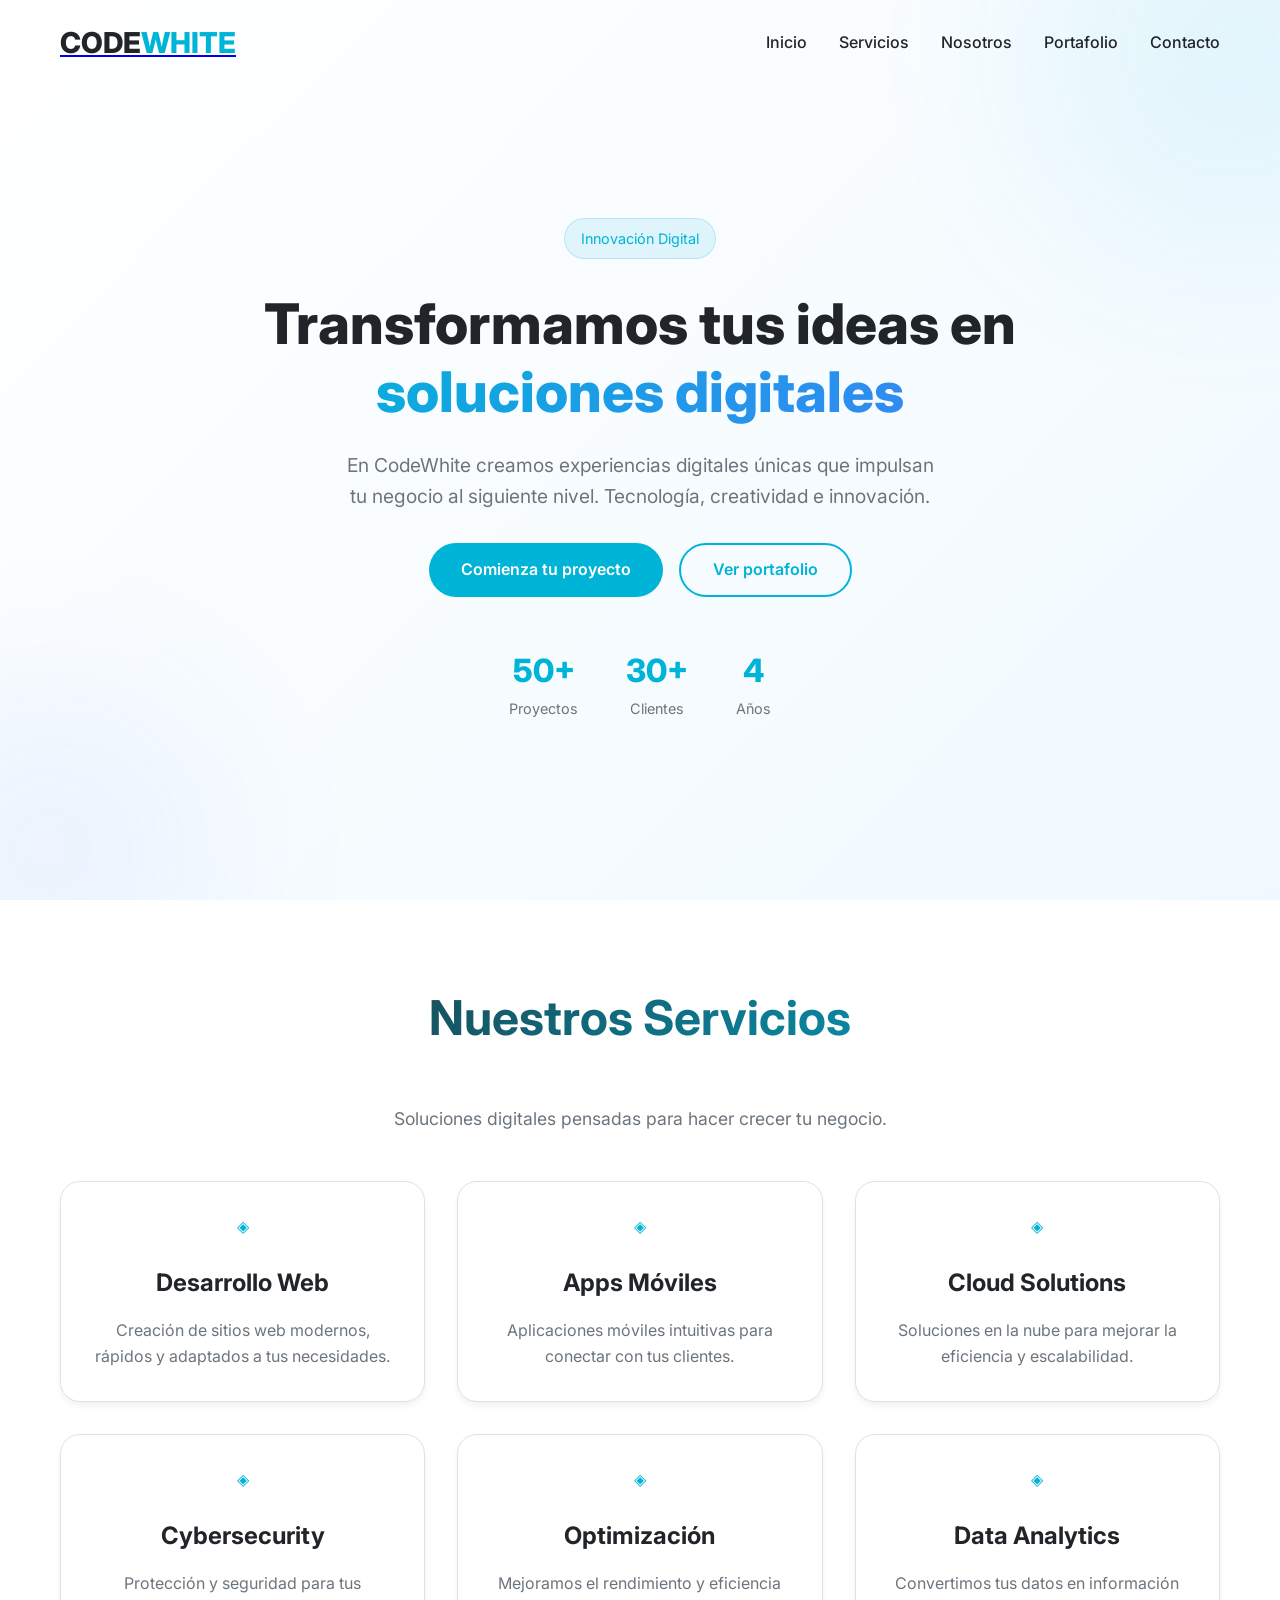
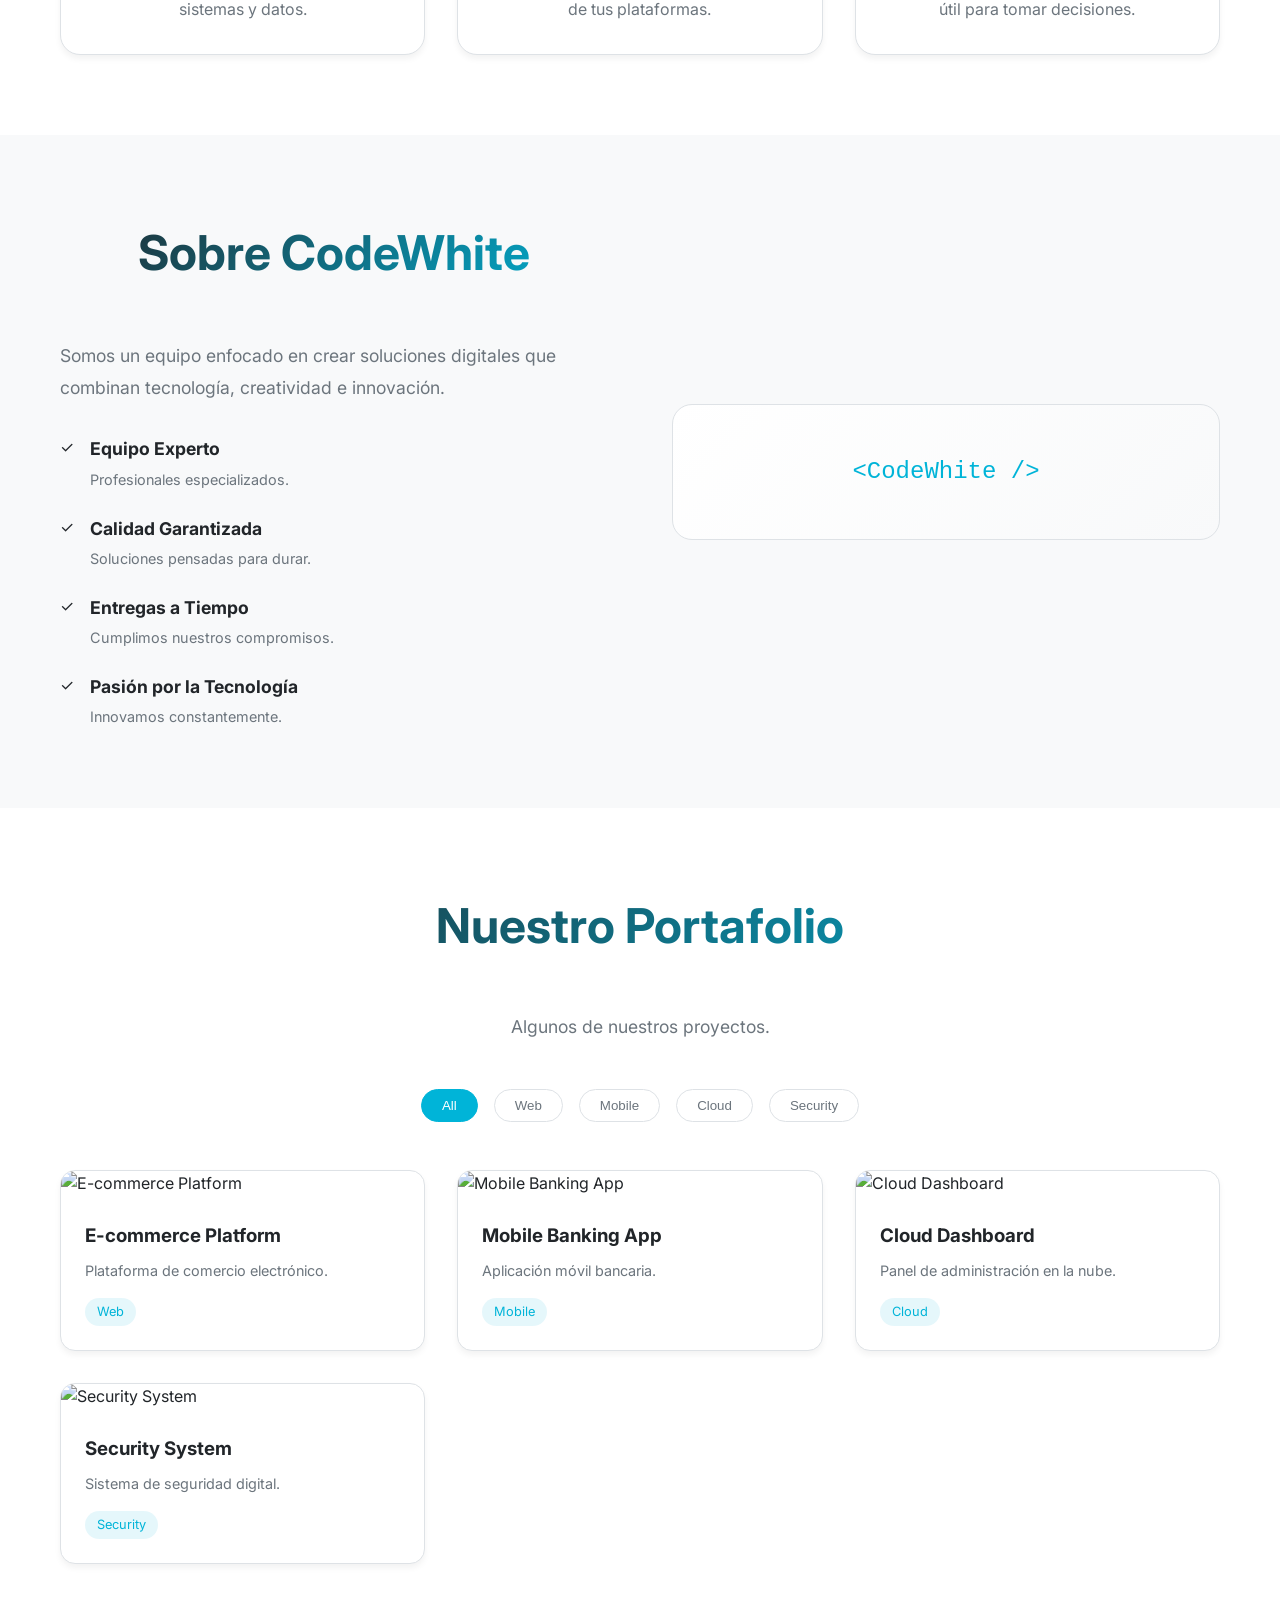
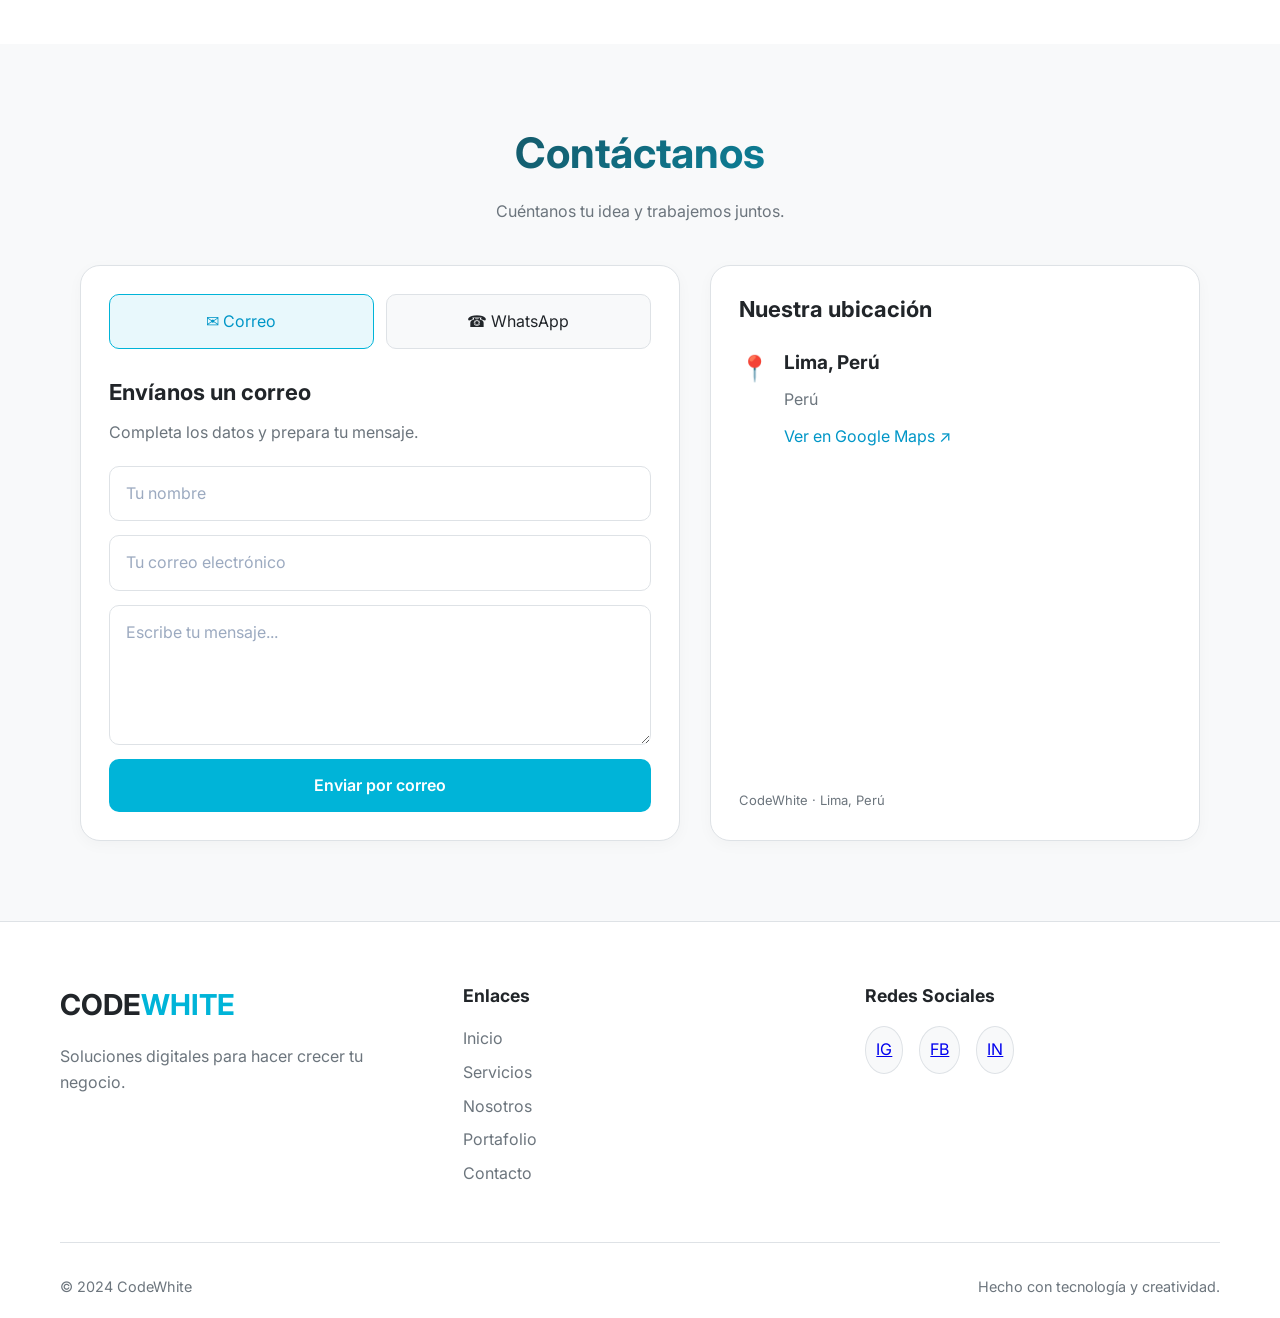
==== pag2.html @ 17e1d958 "xd" ====
<!DOCTYPE html>
<html lang="es">
<head>
    <meta charset="UTF-8">
    <meta name="viewport" content="width=device-width, initial-scale=1.0">
    <link rel="stylesheet" href="style2.css">
    <title>CodeWhite</title>
</head>
<body>

<div class="app">

<header class="header">
    <div class="header-container">
        <a href="#home" class="logo">
            <span class="logo-text">CODE</span><span class="logo-highlight">WHITE</span>
        </a>

        <nav class="nav-menu">
            <a href="#home">Inicio</a>
            <a href="#services">Servicios</a>
            <a href="#about">Nosotros</a>
            <a href="#portfolio">Portafolio</a>
            <a href="#contact">Contacto</a>
        </nav>

        <button class="menu-toggle" aria-label="Abrir menú">☰</button>
    </div>
</header>

<main>
<section id="home" class="hero">
    <div class="hero-background">
        <div class="gradient-orb orb-1"></div>
        <div class="gradient-orb orb-2"></div>
    </div>

    <div class="hero-content">
        <div class="hero-badge">Innovación Digital</div>

        <h1 class="hero-title">
            Transformamos tus ideas en
            <span class="gradient-text">soluciones digitales</span>
        </h1>

        <p class="hero-subtitle">
            En CodeWhite creamos experiencias digitales únicas que impulsan tu negocio
            al siguiente nivel. Tecnología, creatividad e innovación.
        </p>

        <div class="hero-buttons">
            <a href="#contact" class="btn-primary">Comienza tu proyecto</a>
            <a href="#portfolio" class="btn-secondary">Ver portafolio</a>
        </div>

        <div class="hero-stats">
            <div class="stat">
                <span class="stat-number">50+</span>
                <span class="stat-label">Proyectos</span>
            </div>
            <div class="stat">
                <span class="stat-number">30+</span>
                <span class="stat-label">Clientes</span>
            </div>
            <div class="stat">
                <span class="stat-number">4</span>
                <span class="stat-label">Años</span>
            </div>
        </div>
    </div>
</section>

<section id="services" class="services">
    <div class="container">
        <h2 class="section-title">Nuestros Servicios</h2>
        <p class="services-subtitle">Soluciones digitales pensadas para hacer crecer tu negocio.</p>

        <div class="services-grid">
            <article class="service-card"><div class="service-icon">◈</div><h3>Desarrollo Web</h3><p>Creación de sitios web modernos, rápidos y adaptados a tus necesidades.</p></article>
            <article class="service-card"><div class="service-icon">◈</div><h3>Apps Móviles</h3><p>Aplicaciones móviles intuitivas para conectar con tus clientes.</p></article>
            <article class="service-card"><div class="service-icon">◈</div><h3>Cloud Solutions</h3><p>Soluciones en la nube para mejorar la eficiencia y escalabilidad.</p></article>
            <article class="service-card"><div class="service-icon">◈</div><h3>Cybersecurity</h3><p>Protección y seguridad para tus sistemas y datos.</p></article>
            <article class="service-card"><div class="service-icon">◈</div><h3>Optimización</h3><p>Mejoramos el rendimiento y eficiencia de tus plataformas.</p></article>
            <article class="service-card"><div class="service-icon">◈</div><h3>Data Analytics</h3><p>Convertimos tus datos en información útil para tomar decisiones.</p></article>
        </div>
    </div>
</section>

<section id="about" class="about">
    <div class="container about-content">
        <div>
            <h2 class="section-title">Sobre CodeWhite</h2>
            <p class="about-description">
                Somos un equipo enfocado en crear soluciones digitales que combinan
                tecnología, creatividad e innovación.
            </p>

            <div class="features">
                <div class="feature"><span>✓</span><div><h4>Equipo Experto</h4><p>Profesionales especializados.</p></div></div>
                <div class="feature"><span>✓</span><div><h4>Calidad Garantizada</h4><p>Soluciones pensadas para durar.</p></div></div>
                <div class="feature"><span>✓</span><div><h4>Entregas a Tiempo</h4><p>Cumplimos nuestros compromisos.</p></div></div>
                <div class="feature"><span>✓</span><div><h4>Pasión por la Tecnología</h4><p>Innovamos constantemente.</p></div></div>
            </div>
        </div>

        <div class="image-placeholder">
            <div class="code-animation">&lt;CodeWhite /&gt;</div>
        </div>
    </div>
</section>

<section id="portfolio" class="portfolio">
    <div class="container">
        <h2 class="section-title">Nuestro Portafolio</h2>
        <p class="portfolio-subtitle">Algunos de nuestros proyectos.</p>

        <div class="portfolio-filters">
            <button class="filter-btn active">All</button>
            <button class="filter-btn">Web</button>
            <button class="filter-btn">Mobile</button>
            <button class="filter-btn">Cloud</button>
            <button class="filter-btn">Security</button>
        </div>

        <div class="portfolio-grid">
            <article class="portfolio-card">
                <div class="portfolio-image">
                    <img src="https://images.unsplash.com/photo-1556742049-0cfed4f6a45d?auto=format&fit=crop&w=900&q=80" alt="E-commerce Platform">
                    <div class="portfolio-overlay"><button class="overlay-btn">↗</button></div>
                </div>
                <div class="portfolio-info"><h3>E-commerce Platform</h3><p>Plataforma de comercio electrónico.</p><span class="project-category">Web</span></div>
            </article>

            <article class="portfolio-card">
                <div class="portfolio-image">
                    <img src="https://images.unsplash.com/photo-1551650975-87deedd944c3?auto=format&fit=crop&w=900&q=80" alt="Mobile Banking App">
                    <div class="portfolio-overlay"><button class="overlay-btn">↗</button></div>
                </div>
                <div class="portfolio-info"><h3>Mobile Banking App</h3><p>Aplicación móvil bancaria.</p><span class="project-category">Mobile</span></div>
            </article>

            <article class="portfolio-card">
                <div class="portfolio-image">
                    <img src="https://images.unsplash.com/photo-1451187580459-43490279c0fa?auto=format&fit=crop&w=900&q=80" alt="Cloud Dashboard">
                    <div class="portfolio-overlay"><button class="overlay-btn">↗</button></div>
                </div>
                <div class="portfolio-info"><h3>Cloud Dashboard</h3><p>Panel de administración en la nube.</p><span class="project-category">Cloud</span></div>
            </article>

            <article class="portfolio-card">
                <div class="portfolio-image">
                    <img src="https://images.unsplash.com/photo-1563013544-824ae1b704d3?auto=format&fit=crop&w=900&q=80" alt="Security System">
                    <div class="portfolio-overlay"><button class="overlay-btn">↗</button></div>
                </div>
                <div class="portfolio-info"><h3>Security System</h3><p>Sistema de seguridad digital.</p><span class="project-category">Security</span></div>
            </article>
        </div>
    </div>
</section>


<!-- SECCIÓN DE CONTACTO -->
<section id="contact" class="contact-section">

    <div class="section-heading">
        <h2 class="section-title">Contáctanos</h2>
        <p>Cuéntanos tu idea y trabajemos juntos.</p>
    </div>

    <div class="contact-layout">

        <!-- FORMULARIOS DE CONTACTO -->
        <div class="contact-switch">

            <div class="contact-options">
                <button
                    type="button"
                    class="contact-option active"
                    id="show-email"
                    aria-pressed="true">
                    ✉ Correo
                </button>

                <button
                    type="button"
                    class="contact-option"
                    id="show-whatsapp"
                    aria-pressed="false">
                    ☎ WhatsApp
                </button>
            </div>

            <!-- FORMULARIO DE CORREO -->
            <div class="contact-panel" id="email-panel">
                <h3>Envíanos un correo</h3>
                <p>Completa los datos y prepara tu mensaje.</p>

                <form id="email-form">
                    <input
                        type="text"
                        id="email-name"
                        placeholder="Tu nombre"
                        autocomplete="name"
                        required>

                    <input
                        type="email"
                        id="email-address"
                        placeholder="Tu correo electrónico"
                        autocomplete="email"
                        required>

                    <textarea
                        id="email-message"
                        placeholder="Escribe tu mensaje..."
                        required></textarea>

                    <button type="submit" class="contact-submit">
                        Enviar por correo
                    </button>
                </form>
            </div>

            <!-- FORMULARIO DE WHATSAPP -->
            <div class="contact-panel" id="whatsapp-panel" hidden>
                <h3>Hablemos por WhatsApp</h3>
                <p>Escríbenos directamente para consultar nuestros servicios.</p>

                <form id="whatsapp-form">
                    <input
                        type="text"
                        id="whatsapp-name"
                        placeholder="Tu nombre"
                        autocomplete="name">

                    <textarea
                        id="whatsapp-message"
                        placeholder="¿En qué podemos ayudarte?"></textarea>

                    <button type="submit"
                        class="contact-submit whatsapp-submit">
                        Continuar a WhatsApp
                    </button>
                </form>
            </div>

        </div>

        <!-- INFORMACIÓN DE UBICACIÓN -->
        <div class="contact-location">
            <h3>Nuestra ubicación</h3>

            <div class="location-info">
                <span class="location-icon">📍</span>

                <div>
                    <h4>Lima, Perú</h4>
                    <p>Perú</p>

                    <a
                        href="https://www.google.com/maps/search/?api=1&query=Lima%2C%20Per%C3%BA"
                        target="_blank"
                        rel="noopener noreferrer">
                        Ver en Google Maps ↗
                    </a>
                </div>
            </div>

            <iframe
                class="location-map"
                src="https://maps.google.com/maps?q=Lima%2C%20Per%C3%BA&z=12&output=embed"
                title="Mapa de Lima, Perú"
                loading="lazy"
                referrerpolicy="no-referrer-when-downgrade"
                allowfullscreen>
            </iframe>

            <p class="contact-note">CodeWhite · Lima, Perú</p>
        </div>

    </div>
</section>

<script>
    // Botones para cambiar entre correo y WhatsApp
    const emailOption = document.getElementById("show-email");
    const whatsappOption = document.getElementById("show-whatsapp");

    const emailPanel = document.getElementById("email-panel");
    const whatsappPanel = document.getElementById("whatsapp-panel");

    function showContact(type) {
        const showEmail = type === "email";

        emailPanel.hidden = !showEmail;
        whatsappPanel.hidden = showEmail;

        emailOption.classList.toggle("active", showEmail);
        whatsappOption.classList.toggle("active", !showEmail);

        emailOption.setAttribute("aria-pressed", String(showEmail));
        whatsappOption.setAttribute("aria-pressed", String(!showEmail));
    }

    emailOption.addEventListener("click", () => showContact("email"));
    whatsappOption.addEventListener("click", () => showContact("whatsapp"));

    // IMPORTANTE: reemplaza estos datos por los reales
    const DESTINO_CORREO = "TU_CORREO@gmail.com";
    const NUMERO_WHATSAPP = "51987654321";

    // Enviar consulta por correo
    document.getElementById("email-form").addEventListener("submit", (event) => {
        event.preventDefault();

        const nombre = document.getElementById("email-name").value.trim();
        const correo = document.getElementById("email-address").value.trim();
        const mensaje = document.getElementById("email-message").value.trim();

        const asunto = encodeURIComponent("Consulta desde CodeWhite");

        const cuerpo = encodeURIComponent(
            `Nombre: ${nombre}\nCorreo: ${correo}\n\nMensaje:\n${mensaje}`
        );

        window.location.href =
            `mailto:${DESTINO_CORREO}?subject=${asunto}&body=${cuerpo}`;
    });

    // Enviar consulta por WhatsApp
    document.getElementById("whatsapp-form").addEventListener("submit", (event) => {
        event.preventDefault();

        const nombre = document.getElementById("whatsapp-name").value.trim();
        const mensaje = document.getElementById("whatsapp-message").value.trim();

        const texto = encodeURIComponent(
            `Hola CodeWhite, soy ${nombre || "un cliente"}.\n\n` +
            `${mensaje || "Quisiera información sobre sus servicios."}`
        );

        window.open(
            `https://wa.me/${NUMERO_WHATSAPP}?text=${texto}`,
            "_blank",
            "noopener,noreferrer"
        );
    });
</script>

</main>

<footer class="footer">
    <div class="container">
        <div class="footer-content">
            <div class="footer-brand">
                <h2>CODE<span class="highlight">WHITE</span></h2>
                <p>Soluciones digitales para hacer crecer tu negocio.</p>
            </div>

            <div class="footer-links">
                <h4>Enlaces</h4>
                <a href="#home">Inicio</a>
                <a href="#services">Servicios</a>
                <a href="#about">Nosotros</a>
                <a href="#portfolio">Portafolio</a>
                <a href="#contact">Contacto</a>
            </div>

            <div class="footer-social">
                <h4>Redes Sociales</h4>
                <div class="social-icons">
                    <a href="#" aria-label="Instagram">IG</a>
                    <a href="#" aria-label="Facebook">FB</a>
                    <a href="#" aria-label="LinkedIn">IN</a>
                </div>
            </div>
        </div>

        <div class="footer-bottom">
            <p>© 2024 CodeWhite</p>
            <p class="made-with">Hecho con tecnología y creatividad.</p>
        </div>
    </div>
</footer>

</div>

<script>
const header = document.querySelector('.header');
window.addEventListener('scroll', () => {
    header.classList.toggle('scrolled', window.scrollY > 50);
});

const menuToggle = document.querySelector('.menu-toggle');
const navMenu = document.querySelector('.nav-menu');

menuToggle.addEventListener('click', () => {
    navMenu.classList.toggle('active');
});

document.querySelectorAll('.nav-menu a').forEach(link => {
    link.addEventListener('click', () => navMenu.classList.remove('active'));
});
</script>

</body>
</html>
---- style2.css ----
@import "https://fonts.googleapis.com/css2?family=Inter:wght@300;400;500;600;700;800&display=swap";.app {
    background: var(--bg-white);
    width: 100%;
    overflow-x: hidden
}

main {
    width: 100%
}

::-webkit-scrollbar {
    width: 10px;
}

::-webkit-scrollbar-track {
    background: var(--bg-light)
}

::-webkit-scrollbar-thumb {
    background: var(--sky-blue);
    border-radius: 5px;
}

::-webkit-scrollbar-thumb:hover {
    background: var(--sky-blue-dark);
}

::selection {
    background: var(--sky-blue);
    color: var(--primary-white);
}

* {
    box-sizing: border-box;
    margin: 0;
    padding: 0;
}

:root {
    --primary-white: #fff;
    --primary-black: #0a0a0a;
    --bg-white: #fff;
    --bg-light: #f8f9fa;
    --card-bg: #fff;
    --border-color: #dee2e6;
    --sky-blue: #00b4d8;
    --sky-blue-dark: #0096c7;
    --text-dark: #212529;
    --text-gray: #6c757d;
}

html {
    scroll-behavior: smooth;
}

body {
    background: var(--bg-white);
    color: var(--text-dark);
    font-family: Inter,sans-serif;
    line-height: 1.6;
    overflow-x: hidden
}

.container {
    max-width: 1200px;
    margin: 0 auto;
    padding: 0 20px
}

.section-title {
    text-align: center;
    background: linear-gradient(135deg, var(--text-dark), var(--sky-blue));
    color: #0000;
    -webkit-background-clip: text;
    background-clip: text;
    margin-bottom: 3rem;
    font-size: 3rem;
    font-weight: 700
}

.btn-primary {
    background: var(--sky-blue);
    color: var(--primary-white);
    cursor: pointer;
    border: none;
    border-radius: 50px;
    align-items: center;
    gap: 8px;
    padding: 12px 32px;
    font-size: 1rem;
    font-weight: 600;
    text-decoration: none;
    transition: all .3s;
    display: inline-flex
}

.btn-primary:hover {
    background: var(--sky-blue-dark);
    transform: translateY(-2px);
    box-shadow: 0 10px 20px #00b4d84d
}

.btn-secondary {
    color: var(--sky-blue);
    border: 2px solid var(--sky-blue);
    cursor: pointer;
    background: 0 0;
    border-radius: 50px;
    align-items: center;
    gap: 8px;
    padding: 12px 32px;
    font-size: 1rem;
    font-weight: 600;
    text-decoration: none;
    transition: all .3s;
    display: inline-flex
}

.btn-secondary:hover {
    background: var(--sky-blue);
    color: var(--primary-white);
    transform: translateY(-2px)
}

@media (width<=768px) {
    .section-title {
        font-size: 2rem
    }

    .container {
        padding: 0 16px
    }
}

.hero {
    background: linear-gradient(135deg,#fff 0%,#f0f9ff 100%);
    justify-content: center;
    align-items: center;
    min-height: 100vh;
    padding: 100px 20px 60px;
    display: flex;
    position: relative;
    overflow: hidden
}

.hero-background {
    z-index: 0;
    width: 100%;
    height: 100%;
    position: absolute;
    top: 0;
    left: 0
}

.gradient-orb {
    filter: blur(80px);
    opacity: .1;
    border-radius: 50%;
    animation: 20s ease-in-out infinite float;
    position: absolute
}

.orb-1 {
    background: radial-gradient(circle, var(--sky-blue), transparent);
    width: 500px;
    height: 500px;
    top: -200px;
    right: -200px
}

.orb-2 {
    background: radial-gradient(circle,#3b82f6,#0000);
    width: 400px;
    height: 400px;
    animation-delay: -5s;
    bottom: -150px;
    left: -150px
}

@keyframes float {
    0%,to {
        transform: translate(0)rotate(0)
    }

    33% {
        transform: translate(30px,-30px)rotate(120deg)
    }

    66% {
        transform: translate(-20px,20px)rotate(240deg)
    }
}

.hero-content {
    z-index: 2;
    text-align: center;
    max-width: 800px;
    position: relative
}

.hero-badge {
    color: var(--sky-blue);
    background: #00b4d81a;
    border: 1px solid #00b4d833;
    border-radius: 50px;
    align-items: center;
    gap: 8px;
    margin-bottom: 2rem;
    padding: 8px 16px;
    font-size: .9rem;
    display: inline-flex
}

.hero-title {
    color: var(--text-dark);
    margin-bottom: 1.5rem;
    font-size: 3.5rem;
    font-weight: 800;
    line-height: 1.2
}

.gradient-text {
    background: linear-gradient(135deg, var(--sky-blue), #3b82f6);
    color: #0000;
    -webkit-background-clip: text;
    background-clip: text;
    display: block
}

.hero-subtitle {
    color: var(--text-gray);
    max-width: 600px;
    margin-bottom: 2rem;
    margin-left: auto;
    margin-right: auto;
    font-size: 1.2rem
}

.hero-buttons {
    flex-wrap: wrap;
    justify-content: center;
    gap: 1rem;
    margin-bottom: 3rem;
    display: flex
}

.hero-stats {
    justify-content: center;
    gap: 3rem;
    margin-top: 2rem;
    display: flex
}

.stat {
    text-align: center
}

.stat-number {
    color: var(--sky-blue);
    font-size: 2rem;
    font-weight: 800;
    display: block
}

.stat-label {
    color: var(--text-gray);
    font-size: .9rem
}

@media (width<=768px) {
    .hero-title {
        font-size: 2rem
    }

    .hero-subtitle {
        font-size: 1rem
    }

    .hero-stats {
        gap: 1.5rem
    }

    .stat-number {
        font-size: 1.5rem
    }
}

.services {
    background: var(--bg-white);
    padding: 80px 0
}

.services-subtitle {
    text-align: center;
    color: var(--text-gray);
    max-width: 600px;
    margin: 0 auto 3rem;
    font-size: 1.1rem
}

.services-grid {
    grid-template-columns: repeat(auto-fit,minmax(320px,1fr));
    gap: 2rem;
    display: grid
}

.service-card {
    background: var(--card-bg);
    text-align: center;
    border: 1px solid var(--border-color);
    border-radius: 20px;
    padding: 2rem;
    transition: all .3s;
    box-shadow: 0 4px 6px #0000000d
}

.service-card:hover {
    border-color: var(--sky-blue);
    transform: translateY(-10px);
    box-shadow: 0 10px 30px #00b4d81a
}

.service-icon {
    color: var(--sky-blue);
    margin-bottom: 1.5rem
}

.service-card h3 {
    color: var(--text-dark);
    margin-bottom: 1rem;
    font-size: 1.5rem
}

.service-card p {
    color: var(--text-gray);
    line-height: 1.6
}

@media (width<=768px) {
    .services {
        padding: 60px 0
    }

    .services-grid {
        grid-template-columns: 1fr
    }
}

.about {
    background: var(--bg-light);
    padding: 80px 0
}

.about-content {
    grid-template-columns: 1fr 1fr;
    align-items: center;
    gap: 4rem;
    display: grid
}

.about-description {
    color: var(--text-gray);
    margin-bottom: 2rem;
    font-size: 1.1rem;
    line-height: 1.8
}

.features {
    flex-direction: column;
    gap: 1.5rem;
    display: flex
}

.feature {
    align-items: flex-start;
    gap: 1rem;
    display: flex
}

.feature svg {
    color: var(--sky-blue);
    flex-shrink: 0
}

.feature h4 {
    color: var(--text-dark);
    margin-bottom: .25rem;
    font-size: 1.1rem
}

.feature p {
    color: var(--text-gray);
    font-size: .9rem
}

.image-placeholder {
    background: linear-gradient(135deg, var(--bg-white), var(--bg-light));
    text-align: center;
    border: 1px solid var(--border-color);
    border-radius: 20px;
    padding: 3rem
}

.code-animation {
    color: var(--sky-blue);
    font-family: monospace;
    font-size: 1.5rem;
    animation: 2s ease-in-out infinite pulse
}

@keyframes pulse {
    0%,to {
        opacity: .5;
        transform: scale(1)
    }

    50% {
        opacity: 1;
        transform: scale(1.05)
    }
}

@media (width<=768px) {
    .about-content {
        grid-template-columns: 1fr;
        gap: 2rem
    }
}

.portfolio {
    background: var(--bg-white);
    padding: 80px 0
}

.portfolio-subtitle {
    text-align: center;
    color: var(--text-gray);
    max-width: 600px;
    margin: 0 auto 3rem;
    font-size: 1.1rem
}

.portfolio-filters {
    flex-wrap: wrap;
    justify-content: center;
    gap: 1rem;
    margin-bottom: 3rem;
    display: flex
}

.filter-btn {
    border: 1px solid var(--border-color);
    color: var(--text-gray);
    cursor: pointer;
    background: 0 0;
    border-radius: 50px;
    padding: 8px 20px;
    transition: all .3s
}

.filter-btn:hover,.filter-btn.active {
    background: var(--sky-blue);
    color: var(--primary-white);
    border-color: var(--sky-blue)
}

.portfolio-grid {
    grid-template-columns: repeat(auto-fit,minmax(350px,1fr));
    gap: 2rem;
    display: grid
}

.portfolio-card {
    background: var(--card-bg);
    border: 1px solid var(--border-color);
    border-radius: 15px;
    transition: all .3s;
    overflow: hidden;
    box-shadow: 0 4px 6px #0000000d
}

.portfolio-card:hover {
    border-color: var(--sky-blue);
    transform: translateY(-5px);
    box-shadow: 0 10px 30px #00b4d81a
}

.portfolio-image {
    position: relative;
    overflow: hidden
}

.portfolio-image img {
    object-fit: cover;
    width: 100%;
    height: 250px;
    transition: transform .3s
}

.portfolio-card:hover .portfolio-image img {
    transform: scale(1.05)
}

.portfolio-overlay {
    opacity: 0;
    background: #00b4d8e6;
    justify-content: center;
    align-items: center;
    gap: 1rem;
    transition: opacity .3s;
    display: flex;
    position: absolute;
    inset: 0
}

.portfolio-card:hover .portfolio-overlay {
    opacity: 1
}

.overlay-btn {
    background: var(--primary-white);
    cursor: pointer;
    border: none;
    border-radius: 50%;
    padding: 10px;
    transition: all .3s
}

.overlay-btn:hover {
    background: var(--text-dark);
    transform: scale(1.1)
}

.overlay-btn svg {
    color: var(--sky-blue)
}

.portfolio-info {
    padding: 1.5rem
}

.portfolio-info h3 {
    color: var(--text-dark);
    margin-bottom: .5rem
}

.portfolio-info p {
    color: var(--text-gray);
    margin-bottom: 1rem;
    font-size: .9rem
}

.project-category {
    color: var(--sky-blue);
    background: #00b4d81a;
    border-radius: 50px;
    padding: 4px 12px;
    font-size: .8rem;
    display: inline-block
}

@media (width<=768px) {
    .portfolio-grid {
        grid-template-columns: 1fr
    }
}

.contact {
    background: var(--bg-light);
    padding: 80px 0
}

.contact-subtitle {
    text-align: center;
    color: var(--text-gray);
    max-width: 600px;
    margin: 0 auto 3rem;
    font-size: 1.1rem
}

.contact-content {
    grid-template-columns: 1fr 1.5fr;
    gap: 3rem;
    display: grid
}

.contact-info {
    flex-direction: column;
    gap: 1.5rem;
    display: flex
}

.info-card {
    background: var(--card-bg);
    text-align: center;
    border: 1px solid var(--border-color);
    border-radius: 15px;
    padding: 1.5rem;
    transition: all .3s
}

.info-card:hover {
    border-color: var(--sky-blue);
    transform: translateY(-5px);
    box-shadow: 0 10px 30px #00b4d81a
}

.info-card svg {
    color: var(--sky-blue);
    margin-bottom: 1rem
}

.info-card h3 {
    color: var(--text-dark);
    margin-bottom: .5rem
}

.info-card p {
    color: var(--text-gray)
}

.contact-form {
    background: var(--card-bg);
    border: 1px solid var(--border-color);
    border-radius: 20px;
    padding: 2rem
}

.form-group {
    margin-bottom: 1.5rem
}

.form-group input,.form-group textarea {
    background: var(--bg-white);
    border: 1px solid var(--border-color);
    width: 100%;
    color: var(--text-dark);
    border-radius: 10px;
    padding: 12px;
    font-family: inherit;
    transition: all .3s
}

.form-group input:focus,.form-group textarea:focus {
    border-color: var(--sky-blue);
    outline: none;
    box-shadow: 0 0 0 3px #00b4d81a
}

.submit-btn {
    background: var(--sky-blue);
    width: 100%;
    color: var(--primary-white);
    cursor: pointer;
    border: none;
    border-radius: 10px;
    justify-content: center;
    align-items: center;
    gap: 8px;
    padding: 12px;
    font-weight: 600;
    transition: all .3s;
    display: flex
}

.submit-btn:hover {
    background: var(--sky-blue-dark);
    transform: translateY(-2px);
    box-shadow: 0 5px 15px #00b4d84d
}

@media (width<=768px) {
    .contact-content {
        grid-template-columns: 1fr
    }
}

.footer {
    background: var(--bg-white);
    border-top: 1px solid var(--border-color);
    padding: 60px 0 20px
}

.footer-content {
    grid-template-columns: repeat(auto-fit,minmax(250px,1fr));
    gap: 3rem;
    margin-bottom: 3rem;
    display: grid
}

.footer-brand h2 {
    color: var(--text-dark);
    margin-bottom: 1rem;
    font-size: 1.8rem
}

.footer-brand .highlight {
    color: var(--sky-blue)
}

.footer-brand p {
    color: var(--text-gray);
    line-height: 1.6
}

.footer-links h4,.footer-social h4 {
    color: var(--text-dark);
    margin-bottom: 1rem;
    font-size: 1.1rem
}

.footer-links a {
    color: var(--text-gray);
    margin-bottom: .5rem;
    text-decoration: none;
    transition: color .3s;
    display: block
}

.footer-links a:hover {
    color: var(--sky-blue)
}

.social-icons {
    gap: 1rem;
    display: flex
}

.social-icons a {
    background: var(--bg-light);
    border: 1px solid var(--border-color);
    border-radius: 50%;
    justify-content: center;
    align-items: center;
    padding: 10px;
    transition: all .3s;
    display: flex
}

.social-icons a svg {
    color: var(--text-dark)
}

.social-icons a:hover {
    background: var(--sky-blue);
    transform: translateY(-3px)
}

.social-icons a:hover svg {
    color: var(--primary-white)
}

.footer-bottom {
    text-align: center;
    border-top: 1px solid var(--border-color);
    flex-wrap: wrap;
    justify-content: space-between;
    align-items: center;
    gap: 1rem;
    padding-top: 2rem;
    display: flex
}

.footer-bottom p {
    color: var(--text-gray);
    font-size: .9rem
}

.made-with {
    align-items: center;
    gap: 4px;
    display: flex
}

@media (width<=768px) {
    .footer-content {
        text-align: center;
        grid-template-columns: 1fr
    }

    .social-icons {
        justify-content: center
    }

    .footer-bottom {
        text-align: center;
        flex-direction: column
    }
}

.header {
    z-index: 1000;
    background: 0 0;
    width: 100%;
    padding: 20px 0;
    transition: all .3s;
    position: fixed;
    top: 0
}

.header.scrolled {
    -webkit-backdrop-filter: blur(10px);
    backdrop-filter: blur(10px);
    background: #fffffff2;
    padding: 15px 0;
    box-shadow: 0 2px 20px #0000001a
}

.header-container {
    justify-content: space-between;
    align-items: center;
    max-width: 1200px;
    margin: 0 auto;
    padding: 0 20px;
    display: flex
}

.logo {
    font-size: 1.8rem;
    font-weight: 800
}

.logo-text {
    color: var(--text-dark)
}

.logo-highlight {
    color: var(--sky-blue)
}

.nav-menu {
    gap: 2rem;
    display: flex
}

.nav-menu a {
    color: var(--text-dark);
    font-weight: 500;
    text-decoration: none;
    transition: color .3s;
    position: relative
}

.nav-menu a:hover {
    color: var(--sky-blue)
}

.nav-menu a:after {
    content: "";
    background: var(--sky-blue);
    width: 0;
    height: 2px;
    transition: width .3s;
    position: absolute;
    bottom: -5px;
    left: 0
}

.nav-menu a:hover:after {
    width: 100%
}

.menu-toggle {
    color: var(--text-dark);
    cursor: pointer;
    background: 0 0;
    border: none;
    display: none
}

@media (width<=768px) {
    .menu-toggle {
        display: block
    }

    .nav-menu {
        background: var(--bg-white);
        flex-direction: column;
        justify-content: center;
        align-items: center;
        gap: 2rem;
        width: 100%;
        height: calc(100vh - 70px);
        transition: left .3s;
        position: fixed;
        top: 70px;
        left: -100%
    }

    .nav-menu.active {
        left: 0
    }

    .nav-menu a {
        font-size: 1.2rem
    }
}


/* Corrección visual de la sección de contacto */
.contact-section {
  width: min(1100px, 100%);
  margin: 0 auto;
  padding: 60px 24px;
  color: #f5f7fb;
}

.section-heading {
  text-align: center;
  margin-bottom: 32px;
}

.section-heading h2 {
  font-size: clamp(30px, 4vw, 42px);
  margin-bottom: 12px;
}

.section-heading p {
  color: #b8c2d3;
  line-height: 1.6;
}

.contact-layout {
  display: grid;
  grid-template-columns: minmax(0, 1fr) minmax(0, 1fr);
  align-items: start;
  gap: 24px;
}

.contact-switch,
.contact-location {
  min-width: 0;
  padding: 24px;
  background: #111b2d;
  border: 1px solid #263750;
  border-radius: 16px;
}

.contact-options {
  display: grid;
  grid-template-columns: 1fr 1fr;
  gap: 10px;
  margin-bottom: 22px;
}

.contact-option {
  display: flex;
  justify-content: center;
  align-items: center;
  gap: 8px;
  padding: 13px 10px;
  border: 1px solid #34445d;
  border-radius: 9px;
  background: #18263b;
  color: #fff;
  font: inherit;
  cursor: pointer;
}

.contact-option:hover,
.contact-option.active {
  background: #1b3c70;
  border-color: #3984ff;
}

.contact-panel[hidden] {
  display: none !important;
}

.contact-panel h3,
.contact-location > h3 {
  margin: 0 0 12px;
  font-size: 22px;
}

.contact-panel > p {
  color: #b8c2d3;
  line-height: 1.6;
  margin-bottom: 20px;
}

.contact-panel form {
  display: flex;
  flex-direction: column;
  gap: 14px;
}

.contact-panel input,
.contact-panel textarea {
  display: block;
  width: 100%;
  min-width: 0;
  margin: 0;
  padding: 13px 14px;
  border: 1px solid #34445d;
  border-radius: 9px;
  background: #0b1423;
  color: #fff;
  font: inherit;
}

.contact-panel input::placeholder,
.contact-panel textarea::placeholder {
  color: #9caac0;
}

.contact-panel input:focus,
.contact-panel textarea:focus {
  outline: 2px solid #3984ff;
  outline-offset: 1px;
}

.contact-panel textarea {
  min-height: 120px;
  resize: vertical;
}

.contact-submit {
  width: 100%;
  padding: 14px;
  border: none;
  border-radius: 9px;
  background: #3984ff;
  color: white;
  font: inherit;
  font-weight: 600;
  cursor: pointer;
  transition: filter 0.2s, transform 0.2s;
}

.contact-submit:hover {
  filter: brightness(1.12);
  transform: translateY(-2px);
}

.whatsapp-submit {
  background: #20b968;
}

.location-info {
  display: flex;
  align-items: flex-start;
  gap: 14px;
  margin: 20px 0;
}

.location-icon {
  font-size: 25px;
}

.location-info h4 {
  margin: 0 0 8px;
  font-size: 19px;
}

.location-info p {
  margin: 0 0 12px;
  color: #b8c2d3;
}

.location-info a {
  color: #75aaff;
  text-decoration: none;
}

.location-info a:hover {
  text-decoration: underline;
}

.location-map {
  display: block;
  width: 100%;
  height: 280px;
  border: 0;
  border-radius: 12px;
}

.contact-note {
  color: #b8c2d3;
  font-size: 13px;
  margin-top: 16px;
}

@media (max-width: 760px) {
  .contact-section {
    padding: 36px 16px;
  }

  .contact-layout {
    grid-template-columns: minmax(0, 1fr);
  }

  .contact-switch,
  .contact-location {
    padding: 18px;
  }

  .location-map {
    height: 240px;
  }
}

/* CORRECCIÓN: ANCHO Y DISTRIBUCIÓN DE LA PÁGINA */

.contact-section {
  display: block;
  width: 100%;
  max-width: none;
  margin: 0;
  padding: 80px 0;
  color: var(--text-dark);
  background: var(--bg-light);
  font-family: inherit;
}

.contact-section > .section-heading,
.contact-section > .contact-layout {
  width: 100%;
  max-width: 1200px;
  margin-left: auto;
  margin-right: auto;
  padding-left: 20px;
  padding-right: 20px;
}

.contact-section > .section-heading {
  margin-bottom: 3rem;
}

.contact-layout {
  display: grid;
  grid-template-columns: minmax(0, 1fr) minmax(0, 1fr);
  gap: 2rem;
  align-items: start;
}

.contact-switch,
.contact-location {
  width: 100%;
  min-width: 0;
  padding: 24px;
  border: 1px solid var(--border-color);
  border-radius: 16px;
  background: var(--card-bg);
  color: var(--text-dark);
}

.contact-options {
  display: grid;
  grid-template-columns: repeat(2, minmax(0, 1fr));
  gap: 12px;
  width: 100%;
}

.contact-option {
  min-width: 0;
  width: 100%;
  white-space: normal;
  color: var(--text-dark);
  background: var(--bg-light);
  border-color: var(--border-color);
}

.contact-option.active,
.contact-option:hover {
  background: #e8f8fc;
  border-color: var(--sky-blue);
}

.contact-panel,
.contact-panel form {
  width: 100%;
  min-width: 0;
}

.contact-panel form {
  display: flex;
  flex-direction: column;
  gap: 14px;
}

.contact-panel input,
.contact-panel textarea {
  width: 100%;
  max-width: 100%;
  min-width: 0;
  margin: 0;
  box-sizing: border-box;
  color: var(--text-dark);
  background: var(--bg-white);
  border: 1px solid var(--border-color);
}

.contact-panel h3,
.contact-location h3,
.location-info h4 {
  color: var(--text-dark);
}

.contact-panel > p,
.location-info p,
.contact-note {
  color: var(--text-gray);
}

.contact-submit {
  width: 100%;
  max-width: 100%;
  background: var(--sky-blue);
  color: var(--primary-white);
}

.whatsapp-submit {
  background: #20b968;
}

.location-info {
  width: 100%;
  min-width: 0;
}

.location-map {
  display: block;
  width: 100%;
  max-width: 100%;
  height: 300px;
  border: 0;
  border-radius: 12px;
}

@media (max-width: 768px) {
  .contact-section {
    padding: 60px 0;
  }

  .contact-layout {
    grid-template-columns: minmax(0, 1fr);
    gap: 20px;
  }

  .contact-switch,
  .contact-location {
    padding: 20px;
  }

  .location-map {
    height: 250px;
  }
}

@media (max-width: 480px) {
  .contact-section > .section-heading,
  .contact-section > .contact-layout {
    padding-left: 16px;
    padding-right: 16px;
  }

  .contact-switch,
  .contact-location {
    padding: 16px;
  }

  .contact-options {
    gap: 8px;
  }

  .contact-option {
    padding: 12px 6px;
    font-size: 14px;
  }
}

/* CORRECCIÓN DE LA SECCIÓN CONTACTO */

.contact-section {
    width: 100%;
    padding: 60px 20px;
    box-sizing: border-box;
}

.contact-section * {
    box-sizing: border-box;
}

.contact-layout {
    width: 100%;
    max-width: 1000px;
    margin: 0 auto;
    display: grid;
    grid-template-columns: minmax(0, 1.3fr) minmax(0, 0.9fr);
    gap: 30px;
    align-items: stretch;
}

.contact-options {
    display: flex;
    flex-wrap: wrap;
    gap: 12px;
    margin-bottom: 28px;
}

.contact-options button,
.contact-options .contact-switch {
    max-width: 100%;
    flex: 0 1 auto;
}

.contact-section h2,
.contact-section h3 {
    line-height: 1.4;
    overflow-wrap: break-word;
}

.contact-section input,
.contact-section textarea {
    display: block;
    width: 100%;
    max-width: 100%;
    font: inherit;
    padding: 14px 16px;
    margin: 0 0 16px;
}

.contact-section textarea {
    min-height: 140px;
    resize: vertical;
}

.contact-section button {
    cursor: pointer;
}

.contact-location {
    min-width: 0;
}

.contact-location iframe {
    display: block;
    width: 100%;
    max-width: 100%;
    height: 320px;
    border: 0;
    border-radius: 12px;
}

/* Adaptación para celulares */
@media (max-width: 700px) {
    .contact-layout {
        grid-template-columns: minmax(0, 1fr);
        gap: 24px;
    }

    .contact-section {
        padding: 35px 16px;
    }

    .contact-options {
        gap: 8px;
    }

    .contact-location iframe {
        height: 280px;
    }
}

/* =====================================
   CONTACTO - CORRECCIÓN FINAL
   ===================================== */

.contact-section {
    width: 100%;
    padding: 80px 20px;
    background: var(--bg-light);
    color: var(--text-dark);
    box-sizing: border-box;
}

.contact-section * {
    box-sizing: border-box;
}

.contact-section .section-heading {
    max-width: 1200px;
    margin: 0 auto 40px;
    padding: 0 20px;
    text-align: center;
}

.contact-section .section-heading h2 {
    margin-bottom: 16px;
}

.contact-section .section-heading p {
    color: var(--text-gray);
}

.contact-section .contact-layout {
    display: grid;
    grid-template-columns: minmax(0, 1.1fr) minmax(0, 0.9fr);
    gap: 30px;
    width: 100%;
    max-width: 1160px;
    margin: 0 auto;
    align-items: stretch;
}

.contact-section .contact-switch,
.contact-section .contact-location {
    width: 100%;
    min-width: 0;
    padding: 28px;
    background: var(--card-bg);
    color: var(--text-dark);
    border: 1px solid var(--border-color);
    border-radius: 20px;
    box-shadow: 0 4px 15px #00000008;
}

.contact-section .contact-options {
    display: grid;
    grid-template-columns: repeat(2, minmax(0, 1fr));
    gap: 12px;
    margin-bottom: 28px;
}

.contact-section .contact-option {
    width: 100%;
    min-width: 0;
    padding: 14px 10px;
    border: 1px solid var(--border-color);
    border-radius: 10px;
    background: var(--bg-light);
    color: var(--text-dark);
    font: inherit;
    cursor: pointer;
    transition: 0.2s ease;
}

.contact-section .contact-option.active,
.contact-section .contact-option:hover {
    background: #e8f8fc;
    border-color: var(--sky-blue);
    color: var(--sky-blue-dark);
}

.contact-section .contact-panel[hidden] {
    display: none !important;
}

.contact-section .contact-panel h3,
.contact-section .contact-location h3 {
    margin-bottom: 12px;
    color: var(--text-dark);
}

.contact-section .contact-panel > p {
    margin-bottom: 20px;
    color: var(--text-gray);
}

.contact-section .contact-panel form {
    display: flex;
    flex-direction: column;
    gap: 14px;
    width: 100%;
}

.contact-section .contact-panel input,
.contact-section .contact-panel textarea {
    display: block;
    width: 100%;
    max-width: 100%;
    min-width: 0;
    margin: 0;
    padding: 14px 16px;
    border: 1px solid var(--border-color);
    border-radius: 10px;
    background: var(--bg-white);
    color: var(--text-dark);
    font: inherit;
}

.contact-section .contact-panel textarea {
    min-height: 140px;
    resize: vertical;
}

.contact-section .contact-panel input:focus,
.contact-section .contact-panel textarea:focus {
    outline: 2px solid var(--sky-blue);
    outline-offset: 1px;
}

.contact-section .contact-submit {
    width: 100%;
    padding: 14px;
    border: none;
    border-radius: 10px;
    background: var(--sky-blue);
    color: white;
    font: inherit;
    font-weight: 600;
    cursor: pointer;
    transition: 0.2s ease;
}

.contact-section .contact-submit:hover {
    background: var(--sky-blue-dark);
    transform: translateY(-2px);
}

.contact-section .whatsapp-submit {
    background: #20b968;
}

.contact-section .whatsapp-submit:hover {
    background: #169b55;
}

.contact-section .location-info {
    display: flex;
    gap: 14px;
    margin: 24px 0;
}

.contact-section .location-icon {
    font-size: 25px;
}

.contact-section .location-info h4 {
    margin-bottom: 8px;
}

.contact-section .location-info p {
    margin-bottom: 12px;
    color: var(--text-gray);
}

.contact-section .location-info a {
    color: var(--sky-blue-dark);
    text-decoration: none;
}

.contact-section .location-info a:hover {
    text-decoration: underline;
}

.contact-section .location-map {
    display: block;
    width: 100%;
    height: 300px;
    border: 0;
    border-radius: 12px;
}

.contact-section .contact-note {
    margin-top: 16px;
    color: var(--text-gray);
    font-size: 13px;
}

@media (max-width: 768px) {
    .contact-section {
        padding: 55px 16px;
    }

    .contact-section .section-heading {
        padding: 0;
        margin-bottom: 30px;
    }

    .contact-section .contact-layout {
        grid-template-columns: minmax(0, 1fr);
        gap: 20px;
    }

    .contact-section .contact-switch,
    .contact-section .contact-location {
        padding: 20px;
    }

    .contact-section .location-map {
        height: 250px;
    }
}

@media (max-width: 380px) {
    .contact-section .contact-switch,
    .contact-section .contact-location {
        padding: 15px;
    }

    .contact-section .contact-options {
        gap: 8px;
    }

    .contact-section .contact-option {
        padding: 12px 6px;
        font-size: 14px;
    }
}
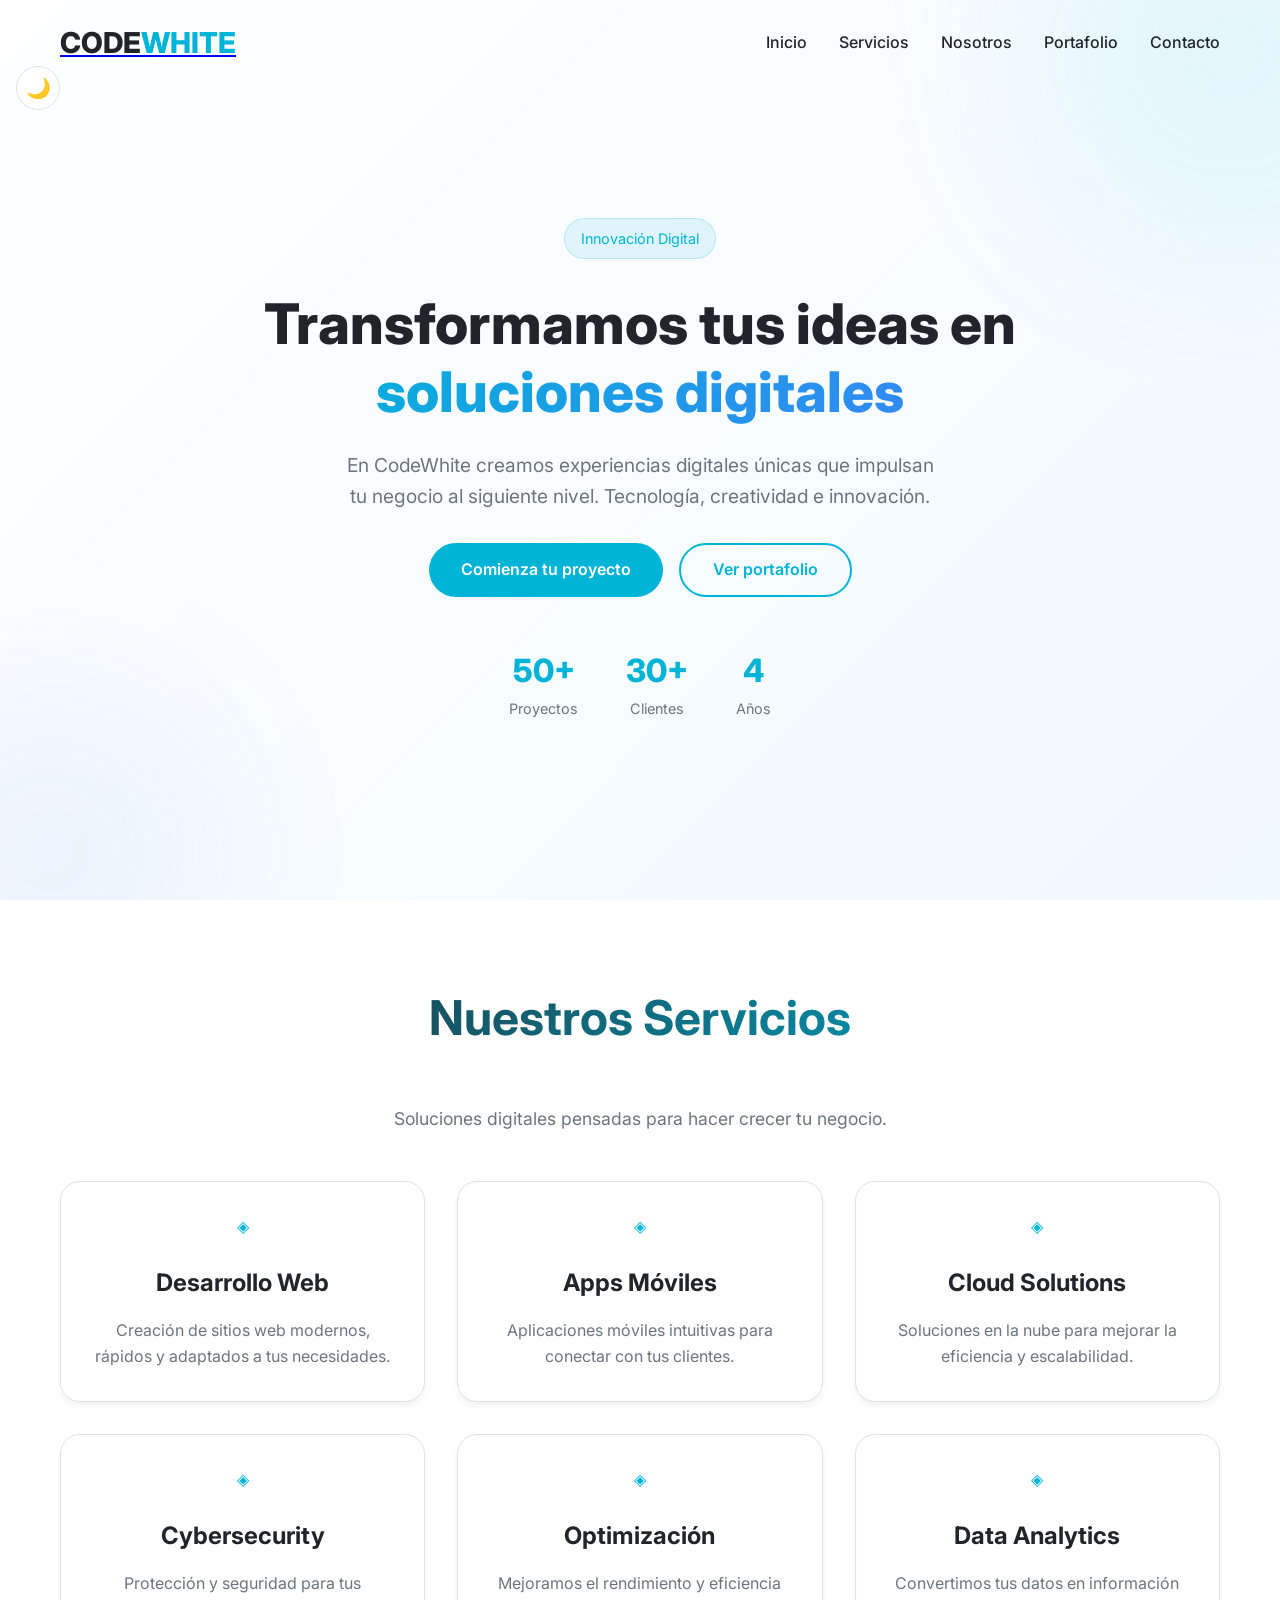
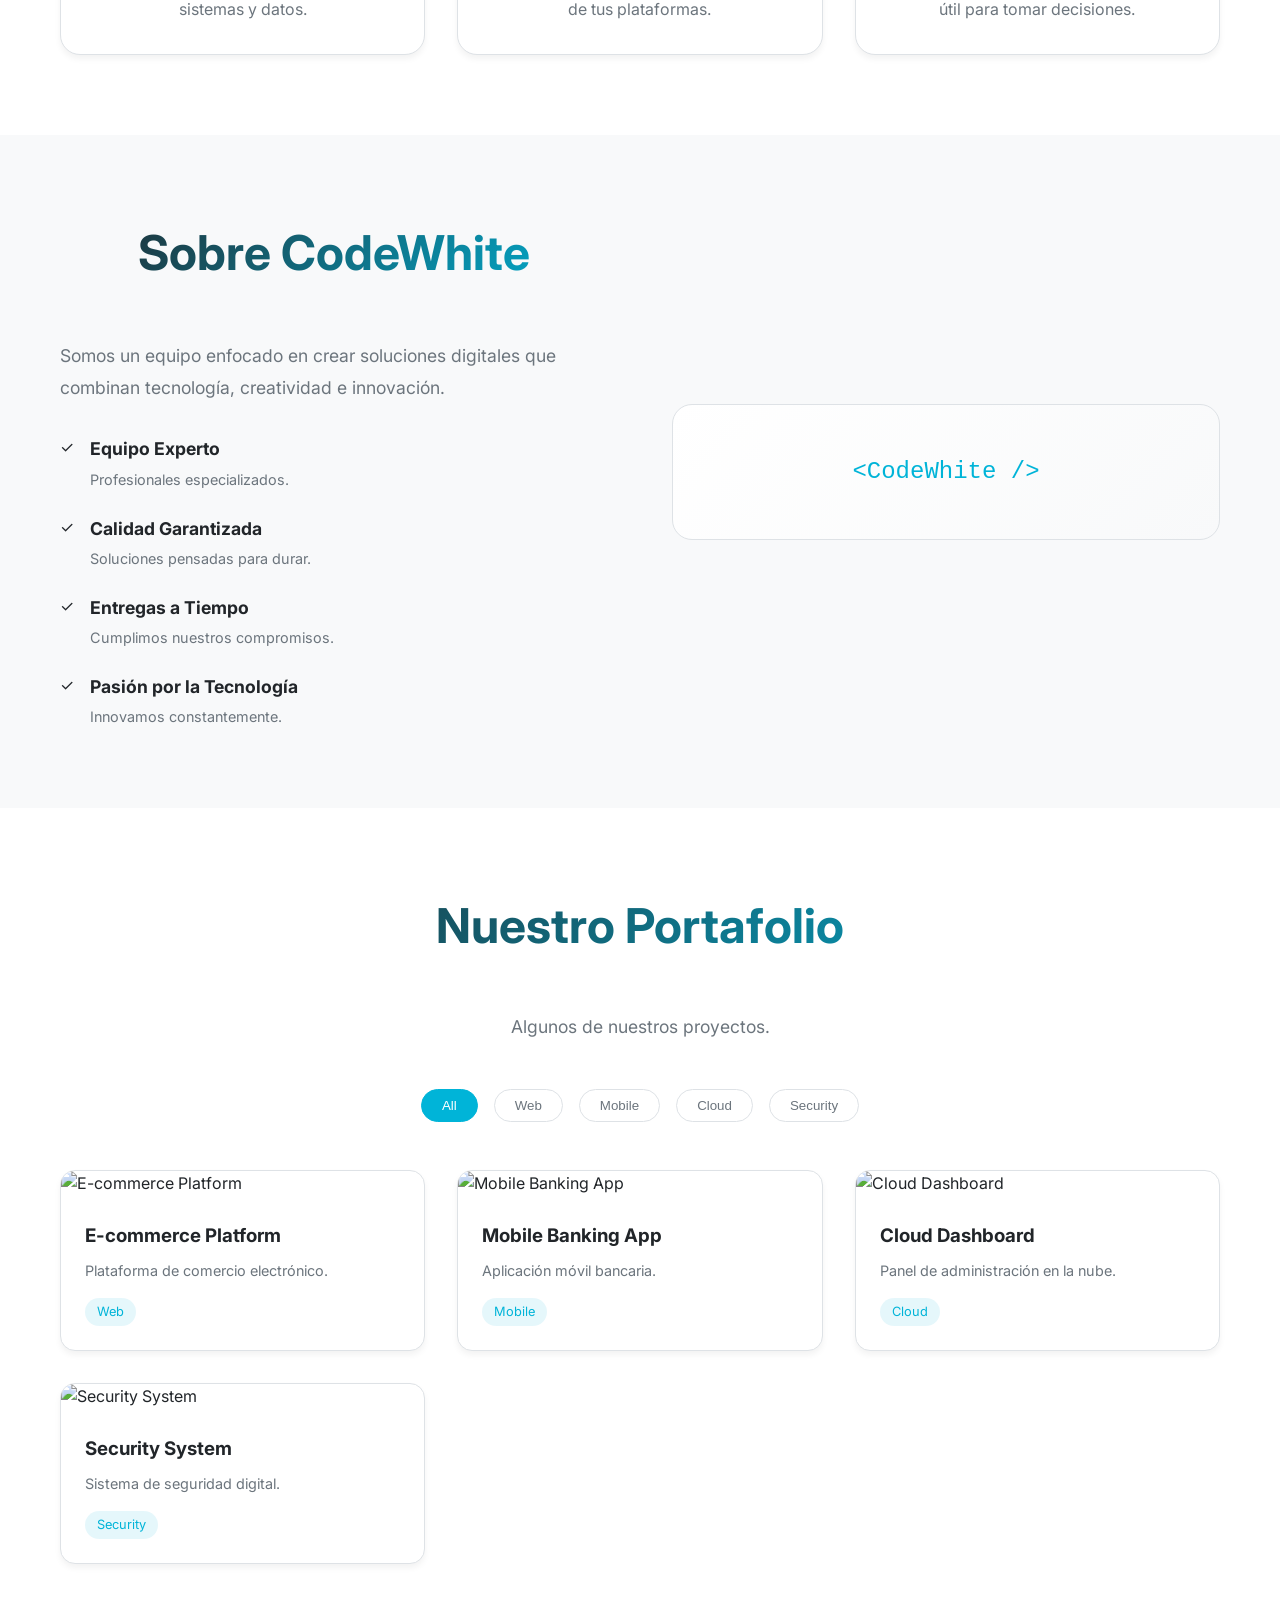
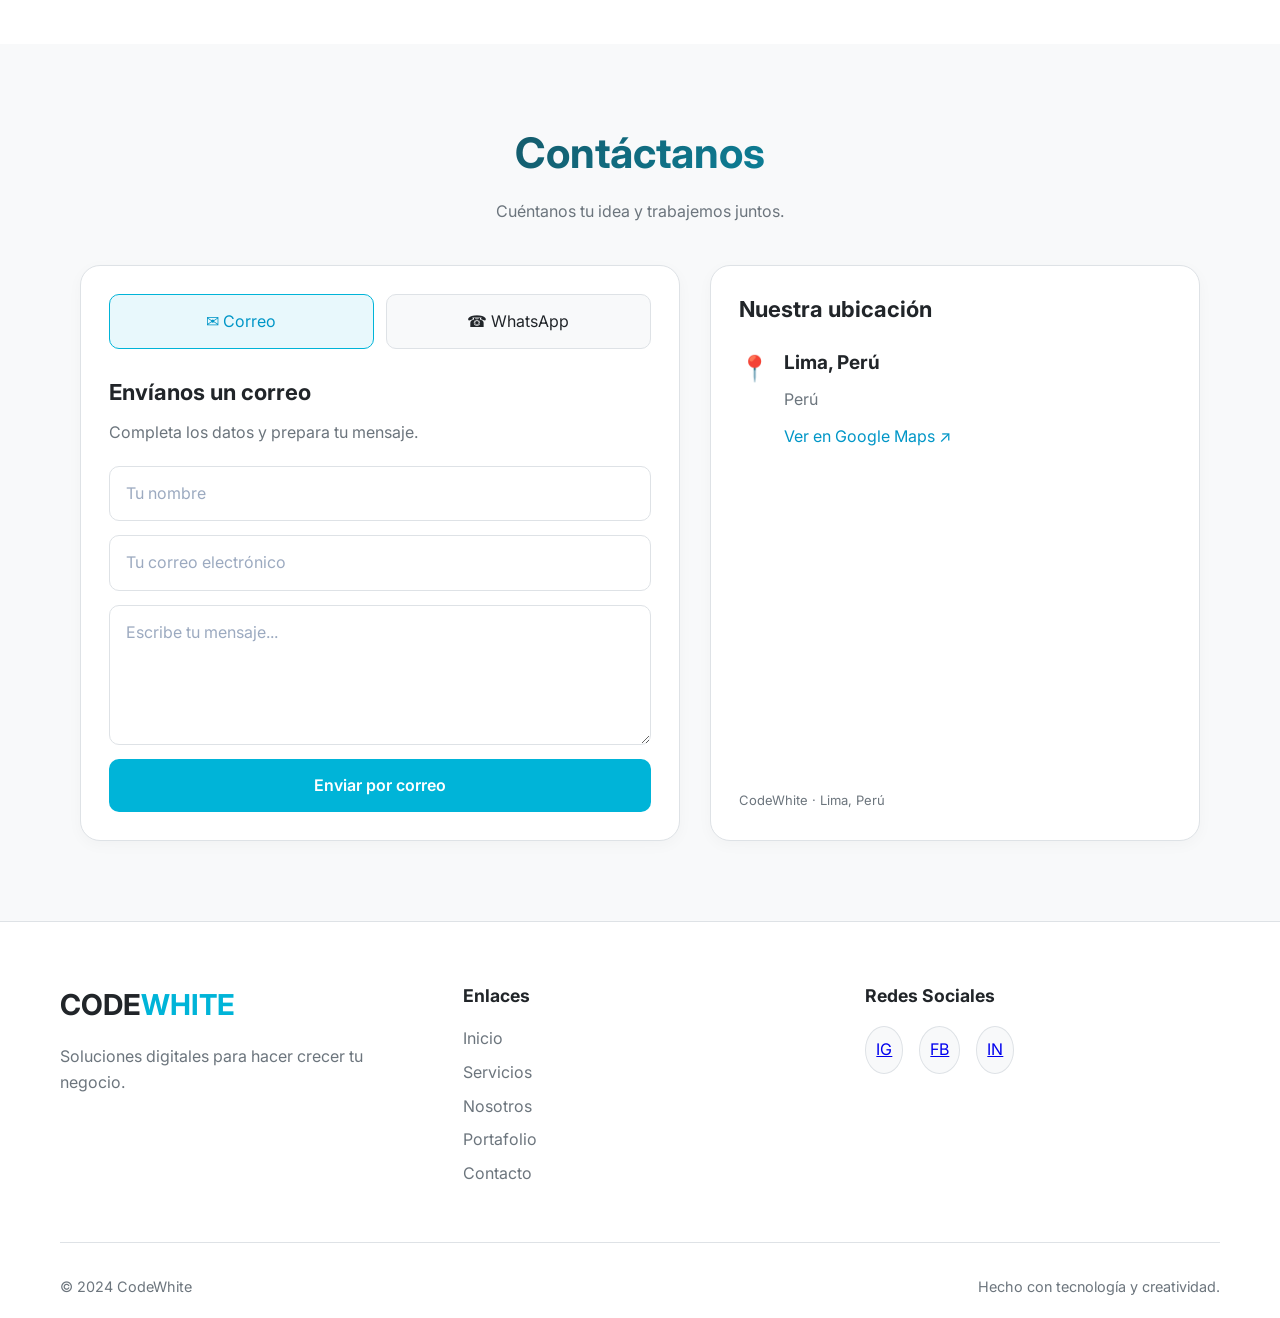
==== commit eadc32f9: "MODO OSCURO XDD" ====
--- a/pag2.html
+++ b/pag2.html
@@ -26,6 +26,13 @@
 
         <button class="menu-toggle" aria-label="Abrir menú">☰</button>
     </div>
+    <button class="theme-toggle" id="theme-toggle"
+        type="button" aria-label="Activar modo oscuro"
+        aria-pressed="false" title="Cambiar tema">
+    <span id="theme-icon" aria-hidden="true">🌙</span>
+</button>
+
+<button class="menu-toggle" aria-label="Abrir menú">☰</button>
 </header>
 
 <main>
@@ -306,8 +313,8 @@
     whatsappOption.addEventListener("click", () => showContact("whatsapp"));
 
     // IMPORTANTE: reemplaza estos datos por los reales
-    const DESTINO_CORREO = "TU_CORREO@gmail.com";
-    const NUMERO_WHATSAPP = "51987654321";
+    const DESTINO_CORREO = "whitecode1901@gmail.com";
+    const NUMERO_WHATSAPP = "51931722061";
 
     // Enviar consulta por correo
     document.getElementById("email-form").addEventListener("submit", (event) => {
@@ -403,5 +410,45 @@
 });
 </script>
 
+<script>
+    const themeToggle = document.getElementById("theme-toggle");
+    const themeIcon = document.getElementById("theme-icon");
+
+    // Recuperar el tema guardado o usar el modo claro
+    const savedTheme = localStorage.getItem("codewhite-theme");
+    const initialTheme = savedTheme || "light";
+
+    function applyTheme(theme) {
+        const isDark = theme === "dark";
+
+        document.documentElement.setAttribute(
+            "data-theme",
+            isDark ? "dark" : "light"
+        );
+
+        themeIcon.textContent = isDark ? "☀️" : "🌙";
+
+        themeToggle.setAttribute(
+            "aria-label",
+            isDark ? "Activar modo claro" : "Activar modo oscuro"
+        );
+
+        themeToggle.setAttribute("aria-pressed", String(isDark));
+
+        localStorage.setItem("codewhite-theme", theme);
+    }
+
+    // Aplicar el tema inicial
+    applyTheme(initialTheme);
+
+    // Cambiar entre modo claro y oscuro
+    themeToggle.addEventListener("click", () => {
+        const currentTheme =
+            document.documentElement.getAttribute("data-theme");
+
+        applyTheme(currentTheme === "dark" ? "light" : "dark");
+    });
+</script>
+
 </body>
 </html>
--- a/style2.css
+++ b/style2.css
@@ -1599,3 +1599,170 @@
         font-size: 14px;
     }
 }
+
+/* ======================================
+   MODO CLARO Y OSCURO - CODEWHITE
+   ====================================== */
+
+/* Botón para cambiar el tema */
+.theme-toggle {
+    display: inline-flex;
+    align-items: center;
+    justify-content: center;
+    width: 44px;
+    height: 44px;
+    margin-left: 16px;
+    border: 1px solid var(--border-color);
+    border-radius: 50%;
+    background: var(--card-bg);
+    color: var(--text-dark);
+    font-size: 20px;
+    cursor: pointer;
+    transition: background .3s, color .3s,
+                border-color .3s, transform .3s;
+    flex-shrink: 0;
+}
+
+.theme-toggle:hover {
+    background: var(--sky-blue);
+    color: #ffffff;
+    border-color: var(--sky-blue);
+    transform: rotate(12deg);
+}
+
+.theme-toggle:focus-visible {
+    outline: 2px solid var(--sky-blue);
+    outline-offset: 3px;
+}
+
+/* Colores para el modo oscuro */
+html[data-theme="dark"] {
+    color-scheme: dark;
+
+    --primary-white: #ffffff;
+    --primary-black: #050b14;
+
+    --bg-white: #0b1220;
+    --bg-light: #101b2d;
+    --card-bg: #162337;
+    --border-color: #2b3c52;
+
+    /* Se conservan los celestes de CodeWhite */
+    --sky-blue: #00b4d8;
+    --sky-blue-dark: #0096c7;
+
+    --text-dark: #eaf4ff;
+    --text-gray: #b0bfd0;
+}
+
+/* Fondo y texto principales */
+html[data-theme="dark"],
+html[data-theme="dark"] body,
+html[data-theme="dark"] .app {
+    background: var(--bg-white);
+    color: var(--text-dark);
+}
+
+/* Encabezado al desplazarse */
+html[data-theme="dark"] .header.scrolled {
+    background: rgba(11, 18, 32, 0.94);
+    box-shadow: 0 2px 20px #00000040;
+}
+
+/* Navegación */
+html[data-theme="dark"] .nav-menu a,
+html[data-theme="dark"] .logo-text {
+    color: var(--text-dark);
+}
+
+/* Tarjetas, secciones y pie de página */
+html[data-theme="dark"] .services,
+html[data-theme="dark"] .portfolio,
+html[data-theme="dark"] .footer {
+    background: var(--bg-white);
+}
+
+html[data-theme="dark"] .about,
+html[data-theme="dark"] .contact-section {
+    background: var(--bg-light);
+}
+
+html[data-theme="dark"] .service-card,
+html[data-theme="dark"] .portfolio-card,
+html[data-theme="dark"] .contact-switch,
+html[data-theme="dark"] .contact-location,
+html[data-theme="dark"] .image-placeholder {
+    background: var(--card-bg);
+    color: var(--text-dark);
+    border-color: var(--border-color);
+}
+
+/* Formularios */
+html[data-theme="dark"] input,
+html[data-theme="dark"] textarea,
+html[data-theme="dark"] select {
+    background: var(--bg-white);
+    color: var(--text-dark);
+    border-color: var(--border-color);
+}
+
+html[data-theme="dark"] input::placeholder,
+html[data-theme="dark"] textarea::placeholder {
+    color: var(--text-gray);
+}
+
+/* Botones secundarios y pestañas de contacto */
+html[data-theme="dark"] .btn-secondary {
+    color: var(--sky-blue);
+    border-color: var(--sky-blue);
+}
+
+html[data-theme="dark"] .contact-option {
+    background: var(--bg-white);
+    color: var(--text-dark);
+    border-color: var(--border-color);
+}
+
+html[data-theme="dark"] .contact-option.active,
+html[data-theme="dark"] .contact-option:hover {
+    background: #123344;
+    color: #67e1f5;
+    border-color: var(--sky-blue);
+}
+
+/* Enlaces del pie de página */
+html[data-theme="dark"] .social-icons a {
+    background: var(--card-bg);
+    border-color: var(--border-color);
+}
+
+html[data-theme="dark"] .social-icons a svg {
+    color: var(--text-dark);
+}
+
+/* Transición suave entre temas */
+body,
+.app,
+.header,
+.services,
+.about,
+.portfolio,
+.footer,
+.service-card,
+.portfolio-card,
+.contact-switch,
+.contact-location,
+.theme-toggle {
+    transition: background-color .25s ease,
+                color .25s ease,
+                border-color .25s ease;
+}
+
+/* Botón adaptable a pantallas pequeñas */
+@media (max-width: 768px) {
+    .theme-toggle {
+        width: 40px;
+        height: 40px;
+        margin-left: 8px;
+    }
+}
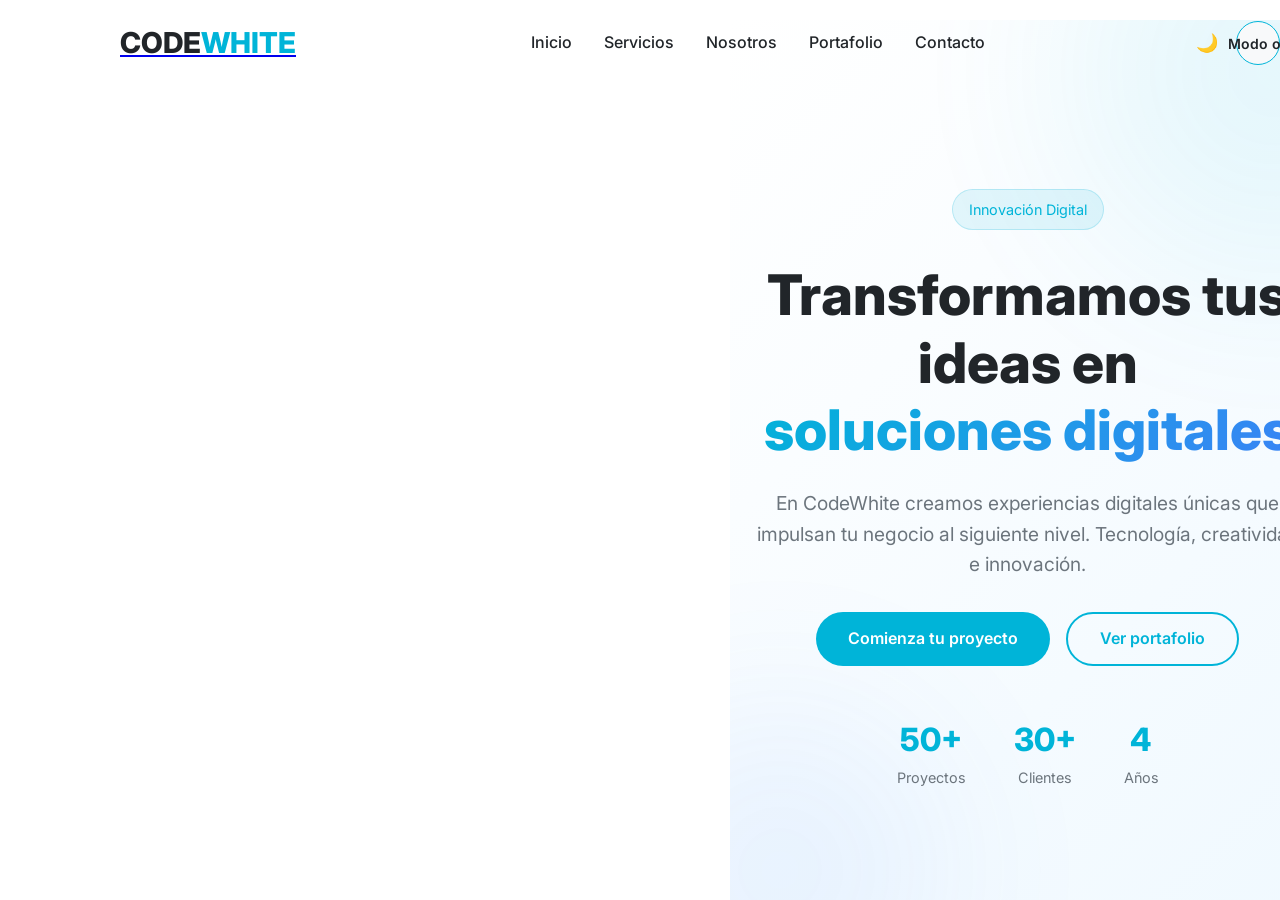
==== commit e9acfcd0: "otra vez xd" ====
--- a/pag2.html
+++ b/pag2.html
@@ -24,15 +24,33 @@
             <a href="#contact">Contacto</a>
         </nav>
 
-        <button class="menu-toggle" aria-label="Abrir menú">☰</button>
-    </div>
-    <button class="theme-toggle" id="theme-toggle"
-        type="button" aria-label="Activar modo oscuro"
-        aria-pressed="false" title="Cambiar tema">
-    <span id="theme-icon" aria-hidden="true">🌙</span>
-</button>
-
-<button class="menu-toggle" aria-label="Abrir menú">☰</button>
+
+<header class="header">
+    <div class="header-container">
+        <a href="#home" class="logo">
+            <span class="logo-text">CODE</span><span class="logo-highlight">WHITE</span>
+        </a>
+
+        <nav class="nav-menu">
+            <a href="#home">Inicio</a>
+            <a href="#services">Servicios</a>
+            <a href="#about">Nosotros</a>
+            <a href="#portfolio">Portafolio</a>
+            <a href="#contact">Contacto</a>
+        </nav>
+
+        <div class="header-actions">
+            <button class="theme-toggle" id="theme-toggle"
+                    type="button" aria-label="Activar modo oscuro"
+                    aria-pressed="false" title="Cambiar tema">
+                <span id="theme-icon" aria-hidden="true">🌙</span>
+                <span id="theme-label">Modo oscuro</span>
+            </button>
+
+            <button class="menu-toggle" aria-label="Abrir menú">☰</button>
+        </div>
+    </div>
+
 </header>
 
 <main>
@@ -450,5 +468,57 @@
     });
 </script>
 
+<script>
+(() => {
+    const themeToggle = document.getElementById("theme-toggle");
+    const themeIcon = document.getElementById("theme-icon");
+    const themeLabel = document.getElementById("theme-label");
+
+    if (!themeToggle || !themeIcon || !themeLabel) return;
+
+    function applyTheme(theme) {
+        const isDark = theme === "dark";
+
+        document.documentElement.setAttribute(
+            "data-theme",
+            isDark ? "dark" : "light"
+        );
+
+        themeIcon.textContent = isDark ? "☀️" : "🌙";
+        themeLabel.textContent = isDark ? "Modo claro" : "Modo oscuro";
+
+        themeToggle.setAttribute(
+            "aria-label",
+            isDark ? "Activar modo claro" : "Activar modo oscuro"
+        );
+
+        themeToggle.setAttribute("aria-pressed", String(isDark));
+
+        try {
+            localStorage.setItem("codewhite-theme", theme);
+        } catch (error) {
+            // El cambio de tema funciona incluso si el almacenamiento está bloqueado.
+        }
+    }
+
+    let savedTheme = "light";
+
+    try {
+        savedTheme = localStorage.getItem("codewhite-theme") || "light";
+    } catch (error) {
+        // Usar modo claro como opción inicial.
+    }
+
+    applyTheme(savedTheme);
+
+    themeToggle.addEventListener("click", () => {
+        const currentTheme =
+            document.documentElement.getAttribute("data-theme");
+
+        applyTheme(currentTheme === "dark" ? "light" : "dark");
+    });
+})();
+</script>
+
 </body>
 </html>
--- a/style2.css
+++ b/style2.css
@@ -1766,3 +1766,177 @@
         margin-left: 8px;
     }
 }
+
+/* ===== ENCABEZADO Y BOTÓN DE TEMA ===== */
+
+.header-container {
+    display: flex;
+    align-items: center;
+    justify-content: space-between;
+    gap: 20px;
+}
+
+.header-actions {
+    display: flex;
+    align-items: center;
+    gap: 12px;
+    flex-shrink: 0;
+}
+
+.theme-toggle {
+    display: inline-flex;
+    align-items: center;
+    justify-content: center;
+    gap: 10px;
+    min-height: 44px;
+    padding: 10px 16px;
+    border: 1px solid var(--sky-blue);
+    border-radius: 999px;
+    background: var(--bg-light);
+    color: var(--text-dark);
+    font-family: inherit;
+    font-size: 14px;
+    font-weight: 600;
+    cursor: pointer;
+    white-space: nowrap;
+    transition: background .25s, color .25s,
+                border-color .25s, transform .25s;
+}
+
+.theme-toggle:hover {
+    background: var(--sky-blue);
+    color: #fff;
+    transform: translateY(-2px);
+}
+
+#theme-icon {
+    font-size: 18px;
+    line-height: 1;
+}
+
+/* ===== FONDOS DEL MODO OSCURO ===== */
+
+html[data-theme="dark"] {
+    color-scheme: dark;
+    --bg-white: #0b1220;
+    --bg-light: #101b2d;
+    --card-bg: #162337;
+    --border-color: #2b3c52;
+    --text-dark: #eaf4ff;
+    --text-gray: #b0bfd0;
+    --sky-blue: #00b4d8;
+    --sky-blue-dark: #0096c7;
+}
+
+html[data-theme="dark"] body,
+html[data-theme="dark"] .app {
+    background: var(--bg-white);
+    color: var(--text-dark);
+}
+
+/* La portada tenía un fondo blanco fijo */
+html[data-theme="dark"] .hero {
+    background: linear-gradient(135deg, #0b1220 0%, #101b2d 100%);
+}
+
+html[data-theme="dark"] .header {
+    background: rgba(11, 18, 32, .96);
+}
+
+html[data-theme="dark"] .header.scrolled {
+    background: rgba(11, 18, 32, .96);
+}
+
+html[data-theme="dark"] .nav-menu a,
+html[data-theme="dark"] .logo-text {
+    color: var(--text-dark);
+}
+
+html[data-theme="dark"] .services,
+html[data-theme="dark"] .portfolio,
+html[data-theme="dark"] .footer {
+    background: var(--bg-white);
+    color: var(--text-dark);
+}
+
+html[data-theme="dark"] .about,
+html[data-theme="dark"] .contact-section {
+    background: var(--bg-light);
+    color: var(--text-dark);
+}
+
+html[data-theme="dark"] .service-card,
+html[data-theme="dark"] .portfolio-card,
+html[data-theme="dark"] .image-placeholder,
+html[data-theme="dark"] .contact-switch,
+html[data-theme="dark"] .contact-location {
+    background: var(--card-bg);
+    color: var(--text-dark);
+    border-color: var(--border-color);
+}
+
+html[data-theme="dark"] .service-card h3,
+html[data-theme="dark"] .portfolio-card h3,
+html[data-theme="dark"] .contact-section h3,
+html[data-theme="dark"] .contact-section h4 {
+    color: var(--text-dark);
+}
+
+html[data-theme="dark"] input,
+html[data-theme="dark"] textarea {
+    background: var(--bg-white);
+    color: var(--text-dark);
+    border-color: var(--border-color);
+}
+
+html[data-theme="dark"] input::placeholder,
+html[data-theme="dark"] textarea::placeholder {
+    color: var(--text-gray);
+}
+
+html[data-theme="dark"] .contact-option {
+    background: var(--bg-white);
+    color: var(--text-dark);
+    border-color: var(--border-color);
+}
+
+html[data-theme="dark"] .contact-option.active,
+html[data-theme="dark"] .contact-option:hover {
+    background: #123344;
+    color: #67e1f5;
+    border-color: var(--sky-blue);
+}
+
+/* Menú móvil */
+@media (max-width: 768px) {
+    .header-container {
+        gap: 10px;
+    }
+
+    .header-actions {
+        gap: 8px;
+    }
+
+    .theme-toggle {
+        min-height: 40px;
+        padding: 8px 11px;
+        font-size: 12px;
+        gap: 6px;
+    }
+
+    .header .logo {
+        flex-shrink: 0;
+    }
+}
+
+@media (max-width: 380px) {
+    #theme-label {
+        display: none;
+    }
+
+    .theme-toggle {
+        width: 42px;
+        height: 42px;
+        padding: 0;
+    }
+}
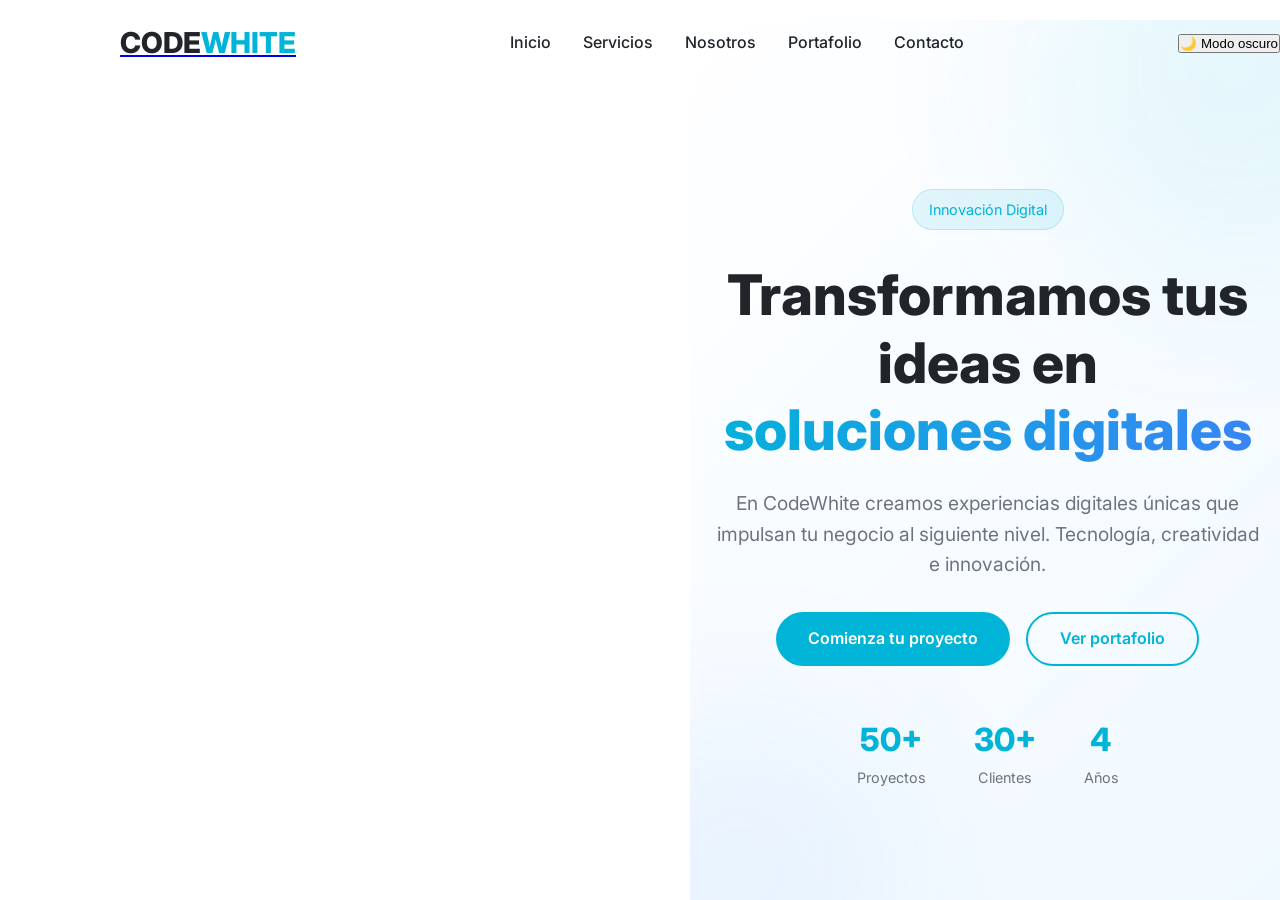
==== commit cd6b9d0c: "xd" ====
--- a/pag2.html
+++ b/pag2.html
@@ -468,57 +468,5 @@
     });
 </script>
 
-<script>
-(() => {
-    const themeToggle = document.getElementById("theme-toggle");
-    const themeIcon = document.getElementById("theme-icon");
-    const themeLabel = document.getElementById("theme-label");
-
-    if (!themeToggle || !themeIcon || !themeLabel) return;
-
-    function applyTheme(theme) {
-        const isDark = theme === "dark";
-
-        document.documentElement.setAttribute(
-            "data-theme",
-            isDark ? "dark" : "light"
-        );
-
-        themeIcon.textContent = isDark ? "☀️" : "🌙";
-        themeLabel.textContent = isDark ? "Modo claro" : "Modo oscuro";
-
-        themeToggle.setAttribute(
-            "aria-label",
-            isDark ? "Activar modo claro" : "Activar modo oscuro"
-        );
-
-        themeToggle.setAttribute("aria-pressed", String(isDark));
-
-        try {
-            localStorage.setItem("codewhite-theme", theme);
-        } catch (error) {
-            // El cambio de tema funciona incluso si el almacenamiento está bloqueado.
-        }
-    }
-
-    let savedTheme = "light";
-
-    try {
-        savedTheme = localStorage.getItem("codewhite-theme") || "light";
-    } catch (error) {
-        // Usar modo claro como opción inicial.
-    }
-
-    applyTheme(savedTheme);
-
-    themeToggle.addEventListener("click", () => {
-        const currentTheme =
-            document.documentElement.getAttribute("data-theme");
-
-        applyTheme(currentTheme === "dark" ? "light" : "dark");
-    });
-})();
-</script>
-
 </body>
 </html>
--- a/style2.css
+++ b/style2.css
@@ -1600,343 +1600,3 @@
     }
 }
 
-/* ======================================
-   MODO CLARO Y OSCURO - CODEWHITE
-   ====================================== */
-
-/* Botón para cambiar el tema */
-.theme-toggle {
-    display: inline-flex;
-    align-items: center;
-    justify-content: center;
-    width: 44px;
-    height: 44px;
-    margin-left: 16px;
-    border: 1px solid var(--border-color);
-    border-radius: 50%;
-    background: var(--card-bg);
-    color: var(--text-dark);
-    font-size: 20px;
-    cursor: pointer;
-    transition: background .3s, color .3s,
-                border-color .3s, transform .3s;
-    flex-shrink: 0;
-}
-
-.theme-toggle:hover {
-    background: var(--sky-blue);
-    color: #ffffff;
-    border-color: var(--sky-blue);
-    transform: rotate(12deg);
-}
-
-.theme-toggle:focus-visible {
-    outline: 2px solid var(--sky-blue);
-    outline-offset: 3px;
-}
-
-/* Colores para el modo oscuro */
-html[data-theme="dark"] {
-    color-scheme: dark;
-
-    --primary-white: #ffffff;
-    --primary-black: #050b14;
-
-    --bg-white: #0b1220;
-    --bg-light: #101b2d;
-    --card-bg: #162337;
-    --border-color: #2b3c52;
-
-    /* Se conservan los celestes de CodeWhite */
-    --sky-blue: #00b4d8;
-    --sky-blue-dark: #0096c7;
-
-    --text-dark: #eaf4ff;
-    --text-gray: #b0bfd0;
-}
-
-/* Fondo y texto principales */
-html[data-theme="dark"],
-html[data-theme="dark"] body,
-html[data-theme="dark"] .app {
-    background: var(--bg-white);
-    color: var(--text-dark);
-}
-
-/* Encabezado al desplazarse */
-html[data-theme="dark"] .header.scrolled {
-    background: rgba(11, 18, 32, 0.94);
-    box-shadow: 0 2px 20px #00000040;
-}
-
-/* Navegación */
-html[data-theme="dark"] .nav-menu a,
-html[data-theme="dark"] .logo-text {
-    color: var(--text-dark);
-}
-
-/* Tarjetas, secciones y pie de página */
-html[data-theme="dark"] .services,
-html[data-theme="dark"] .portfolio,
-html[data-theme="dark"] .footer {
-    background: var(--bg-white);
-}
-
-html[data-theme="dark"] .about,
-html[data-theme="dark"] .contact-section {
-    background: var(--bg-light);
-}
-
-html[data-theme="dark"] .service-card,
-html[data-theme="dark"] .portfolio-card,
-html[data-theme="dark"] .contact-switch,
-html[data-theme="dark"] .contact-location,
-html[data-theme="dark"] .image-placeholder {
-    background: var(--card-bg);
-    color: var(--text-dark);
-    border-color: var(--border-color);
-}
-
-/* Formularios */
-html[data-theme="dark"] input,
-html[data-theme="dark"] textarea,
-html[data-theme="dark"] select {
-    background: var(--bg-white);
-    color: var(--text-dark);
-    border-color: var(--border-color);
-}
-
-html[data-theme="dark"] input::placeholder,
-html[data-theme="dark"] textarea::placeholder {
-    color: var(--text-gray);
-}
-
-/* Botones secundarios y pestañas de contacto */
-html[data-theme="dark"] .btn-secondary {
-    color: var(--sky-blue);
-    border-color: var(--sky-blue);
-}
-
-html[data-theme="dark"] .contact-option {
-    background: var(--bg-white);
-    color: var(--text-dark);
-    border-color: var(--border-color);
-}
-
-html[data-theme="dark"] .contact-option.active,
-html[data-theme="dark"] .contact-option:hover {
-    background: #123344;
-    color: #67e1f5;
-    border-color: var(--sky-blue);
-}
-
-/* Enlaces del pie de página */
-html[data-theme="dark"] .social-icons a {
-    background: var(--card-bg);
-    border-color: var(--border-color);
-}
-
-html[data-theme="dark"] .social-icons a svg {
-    color: var(--text-dark);
-}
-
-/* Transición suave entre temas */
-body,
-.app,
-.header,
-.services,
-.about,
-.portfolio,
-.footer,
-.service-card,
-.portfolio-card,
-.contact-switch,
-.contact-location,
-.theme-toggle {
-    transition: background-color .25s ease,
-                color .25s ease,
-                border-color .25s ease;
-}
-
-/* Botón adaptable a pantallas pequeñas */
-@media (max-width: 768px) {
-    .theme-toggle {
-        width: 40px;
-        height: 40px;
-        margin-left: 8px;
-    }
-}
-
-/* ===== ENCABEZADO Y BOTÓN DE TEMA ===== */
-
-.header-container {
-    display: flex;
-    align-items: center;
-    justify-content: space-between;
-    gap: 20px;
-}
-
-.header-actions {
-    display: flex;
-    align-items: center;
-    gap: 12px;
-    flex-shrink: 0;
-}
-
-.theme-toggle {
-    display: inline-flex;
-    align-items: center;
-    justify-content: center;
-    gap: 10px;
-    min-height: 44px;
-    padding: 10px 16px;
-    border: 1px solid var(--sky-blue);
-    border-radius: 999px;
-    background: var(--bg-light);
-    color: var(--text-dark);
-    font-family: inherit;
-    font-size: 14px;
-    font-weight: 600;
-    cursor: pointer;
-    white-space: nowrap;
-    transition: background .25s, color .25s,
-                border-color .25s, transform .25s;
-}
-
-.theme-toggle:hover {
-    background: var(--sky-blue);
-    color: #fff;
-    transform: translateY(-2px);
-}
-
-#theme-icon {
-    font-size: 18px;
-    line-height: 1;
-}
-
-/* ===== FONDOS DEL MODO OSCURO ===== */
-
-html[data-theme="dark"] {
-    color-scheme: dark;
-    --bg-white: #0b1220;
-    --bg-light: #101b2d;
-    --card-bg: #162337;
-    --border-color: #2b3c52;
-    --text-dark: #eaf4ff;
-    --text-gray: #b0bfd0;
-    --sky-blue: #00b4d8;
-    --sky-blue-dark: #0096c7;
-}
-
-html[data-theme="dark"] body,
-html[data-theme="dark"] .app {
-    background: var(--bg-white);
-    color: var(--text-dark);
-}
-
-/* La portada tenía un fondo blanco fijo */
-html[data-theme="dark"] .hero {
-    background: linear-gradient(135deg, #0b1220 0%, #101b2d 100%);
-}
-
-html[data-theme="dark"] .header {
-    background: rgba(11, 18, 32, .96);
-}
-
-html[data-theme="dark"] .header.scrolled {
-    background: rgba(11, 18, 32, .96);
-}
-
-html[data-theme="dark"] .nav-menu a,
-html[data-theme="dark"] .logo-text {
-    color: var(--text-dark);
-}
-
-html[data-theme="dark"] .services,
-html[data-theme="dark"] .portfolio,
-html[data-theme="dark"] .footer {
-    background: var(--bg-white);
-    color: var(--text-dark);
-}
-
-html[data-theme="dark"] .about,
-html[data-theme="dark"] .contact-section {
-    background: var(--bg-light);
-    color: var(--text-dark);
-}
-
-html[data-theme="dark"] .service-card,
-html[data-theme="dark"] .portfolio-card,
-html[data-theme="dark"] .image-placeholder,
-html[data-theme="dark"] .contact-switch,
-html[data-theme="dark"] .contact-location {
-    background: var(--card-bg);
-    color: var(--text-dark);
-    border-color: var(--border-color);
-}
-
-html[data-theme="dark"] .service-card h3,
-html[data-theme="dark"] .portfolio-card h3,
-html[data-theme="dark"] .contact-section h3,
-html[data-theme="dark"] .contact-section h4 {
-    color: var(--text-dark);
-}
-
-html[data-theme="dark"] input,
-html[data-theme="dark"] textarea {
-    background: var(--bg-white);
-    color: var(--text-dark);
-    border-color: var(--border-color);
-}
-
-html[data-theme="dark"] input::placeholder,
-html[data-theme="dark"] textarea::placeholder {
-    color: var(--text-gray);
-}
-
-html[data-theme="dark"] .contact-option {
-    background: var(--bg-white);
-    color: var(--text-dark);
-    border-color: var(--border-color);
-}
-
-html[data-theme="dark"] .contact-option.active,
-html[data-theme="dark"] .contact-option:hover {
-    background: #123344;
-    color: #67e1f5;
-    border-color: var(--sky-blue);
-}
-
-/* Menú móvil */
-@media (max-width: 768px) {
-    .header-container {
-        gap: 10px;
-    }
-
-    .header-actions {
-        gap: 8px;
-    }
-
-    .theme-toggle {
-        min-height: 40px;
-        padding: 8px 11px;
-        font-size: 12px;
-        gap: 6px;
-    }
-
-    .header .logo {
-        flex-shrink: 0;
-    }
-}
-
-@media (max-width: 380px) {
-    #theme-label {
-        display: none;
-    }
-
-    .theme-toggle {
-        width: 42px;
-        height: 42px;
-        padding: 0;
-    }
-}
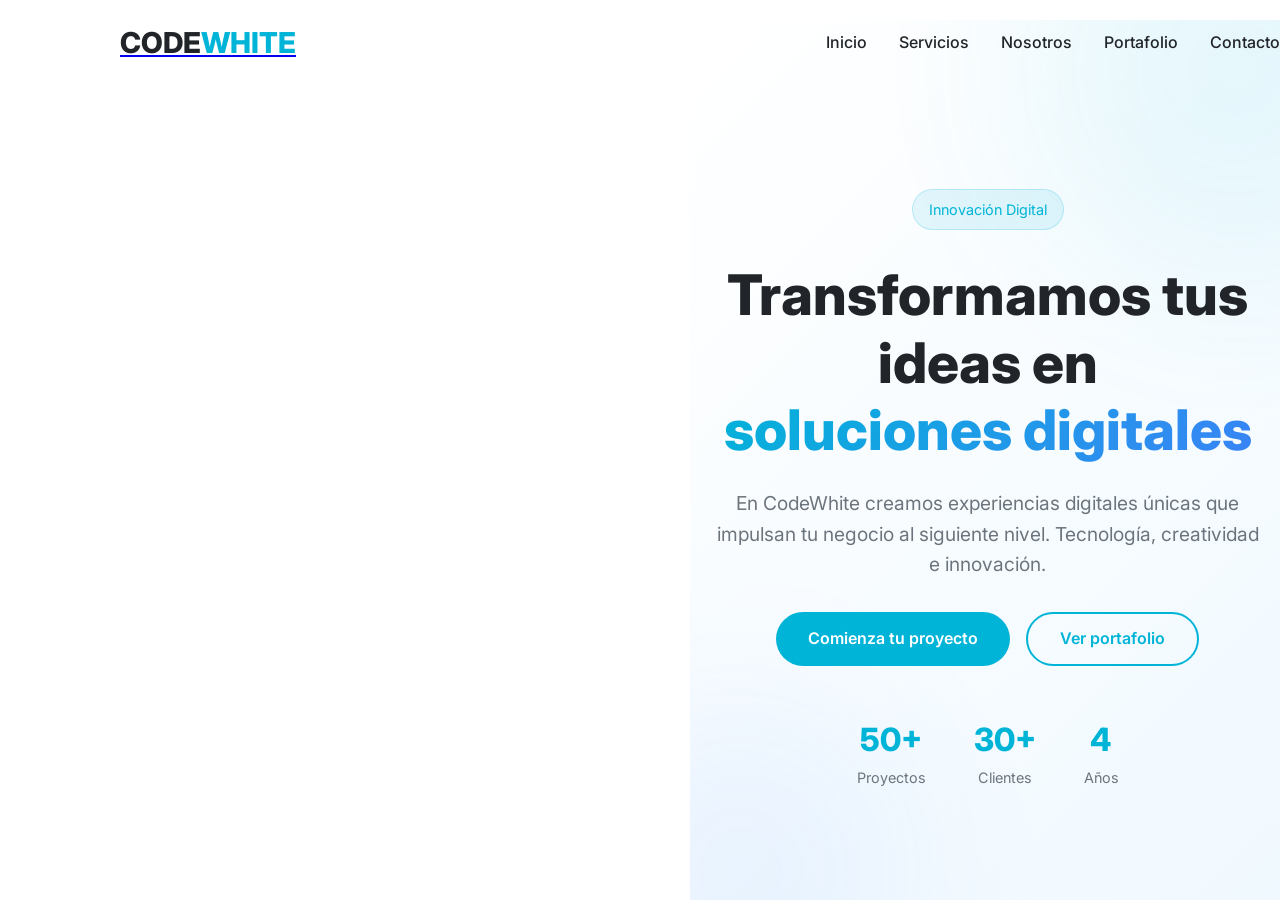
==== commit 618e47b3: "xd" ====
--- a/pag2.html
+++ b/pag2.html
@@ -38,19 +38,6 @@
             <a href="#portfolio">Portafolio</a>
             <a href="#contact">Contacto</a>
         </nav>
-
-        <div class="header-actions">
-            <button class="theme-toggle" id="theme-toggle"
-                    type="button" aria-label="Activar modo oscuro"
-                    aria-pressed="false" title="Cambiar tema">
-                <span id="theme-icon" aria-hidden="true">🌙</span>
-                <span id="theme-label">Modo oscuro</span>
-            </button>
-
-            <button class="menu-toggle" aria-label="Abrir menú">☰</button>
-        </div>
-    </div>
-
 </header>
 
 <main>
@@ -428,45 +415,5 @@
 });
 </script>
 
-<script>
-    const themeToggle = document.getElementById("theme-toggle");
-    const themeIcon = document.getElementById("theme-icon");
-
-    // Recuperar el tema guardado o usar el modo claro
-    const savedTheme = localStorage.getItem("codewhite-theme");
-    const initialTheme = savedTheme || "light";
-
-    function applyTheme(theme) {
-        const isDark = theme === "dark";
-
-        document.documentElement.setAttribute(
-            "data-theme",
-            isDark ? "dark" : "light"
-        );
-
-        themeIcon.textContent = isDark ? "☀️" : "🌙";
-
-        themeToggle.setAttribute(
-            "aria-label",
-            isDark ? "Activar modo claro" : "Activar modo oscuro"
-        );
-
-        themeToggle.setAttribute("aria-pressed", String(isDark));
-
-        localStorage.setItem("codewhite-theme", theme);
-    }
-
-    // Aplicar el tema inicial
-    applyTheme(initialTheme);
-
-    // Cambiar entre modo claro y oscuro
-    themeToggle.addEventListener("click", () => {
-        const currentTheme =
-            document.documentElement.getAttribute("data-theme");
-
-        applyTheme(currentTheme === "dark" ? "light" : "dark");
-    });
-</script>
-
 </body>
 </html>
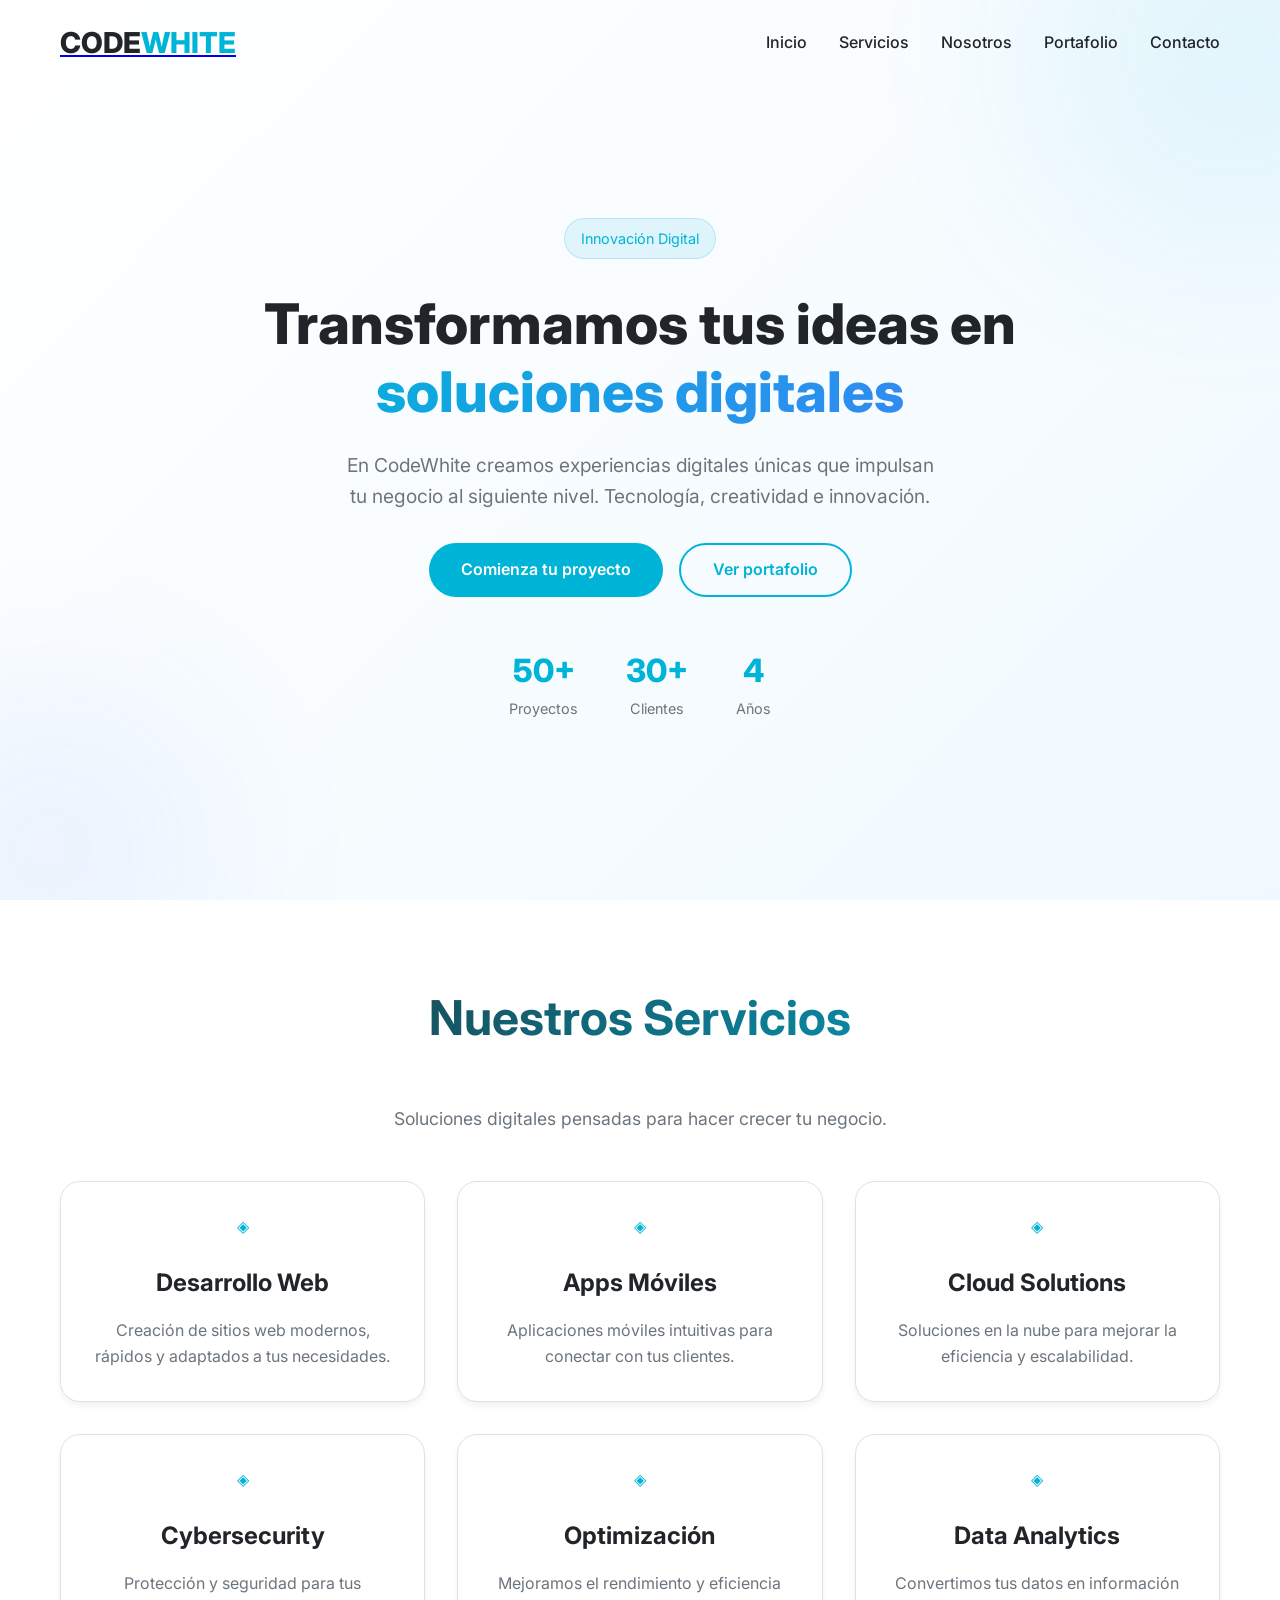
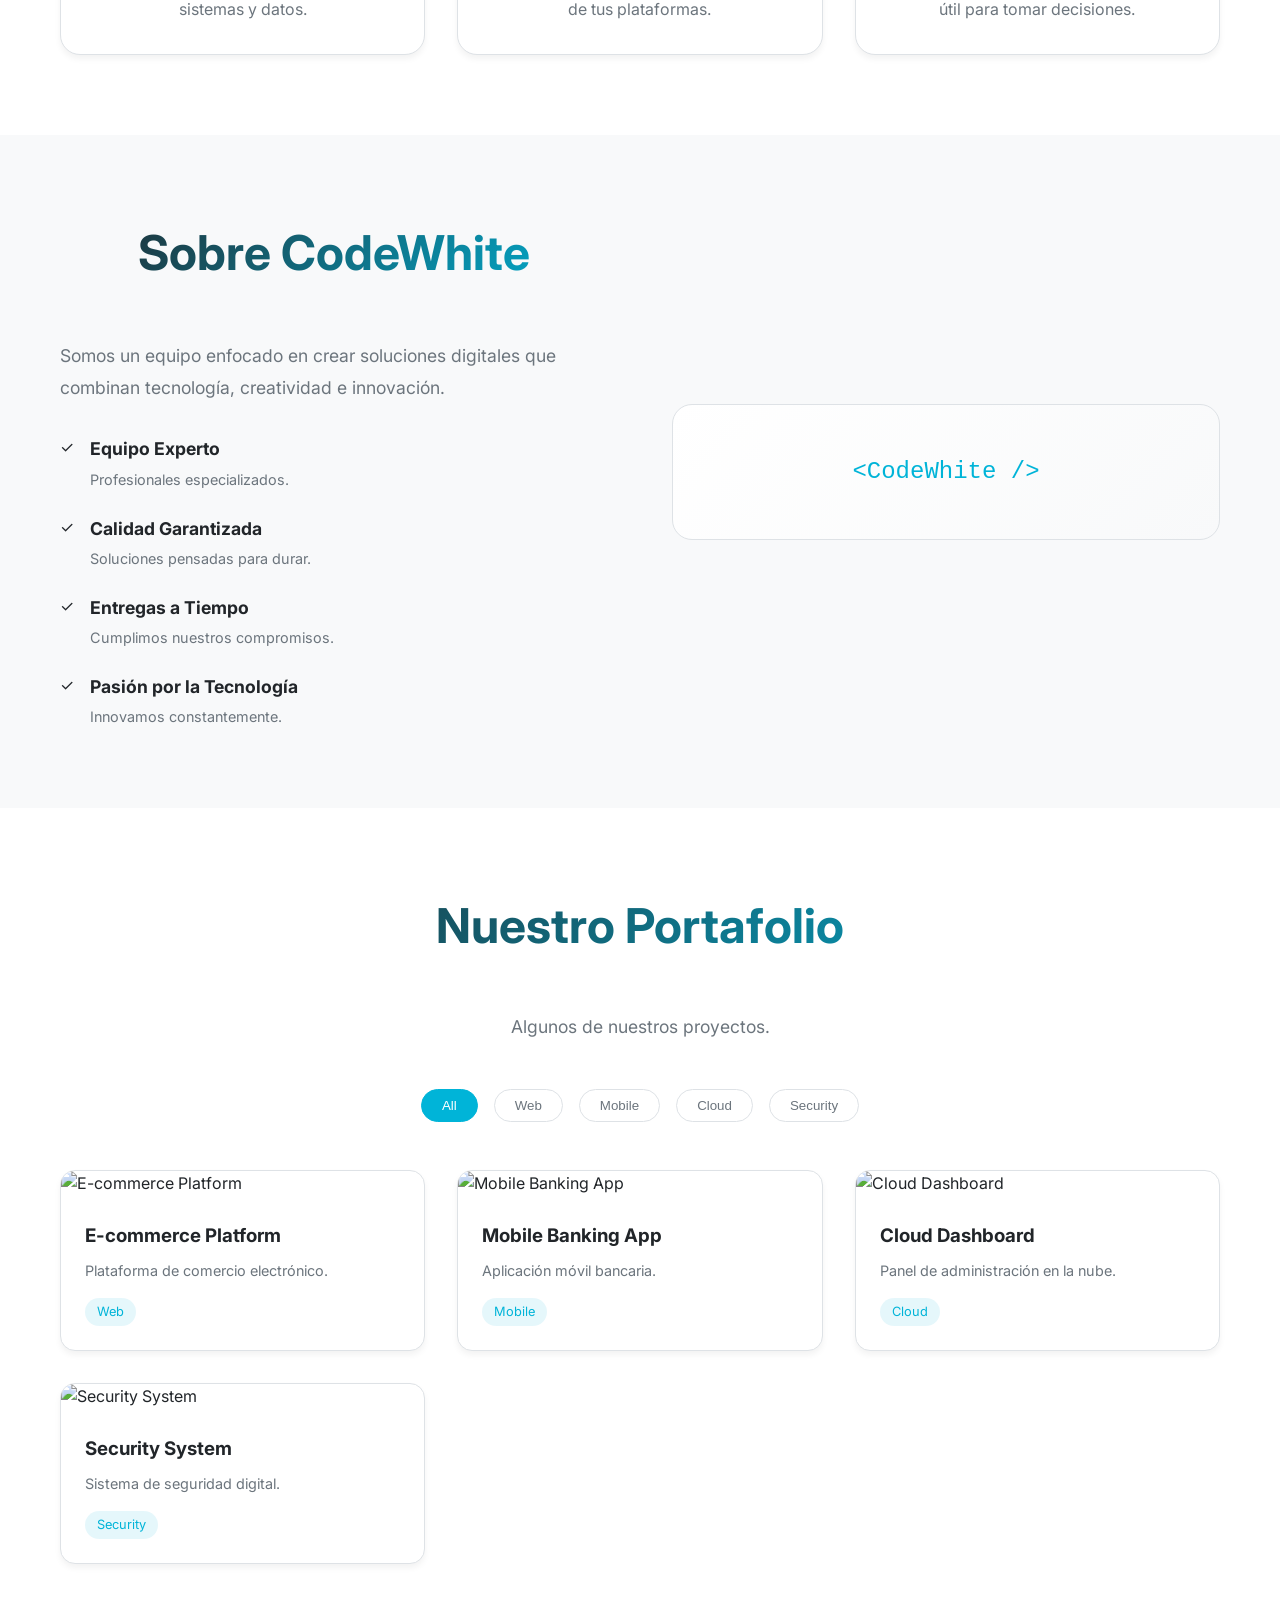
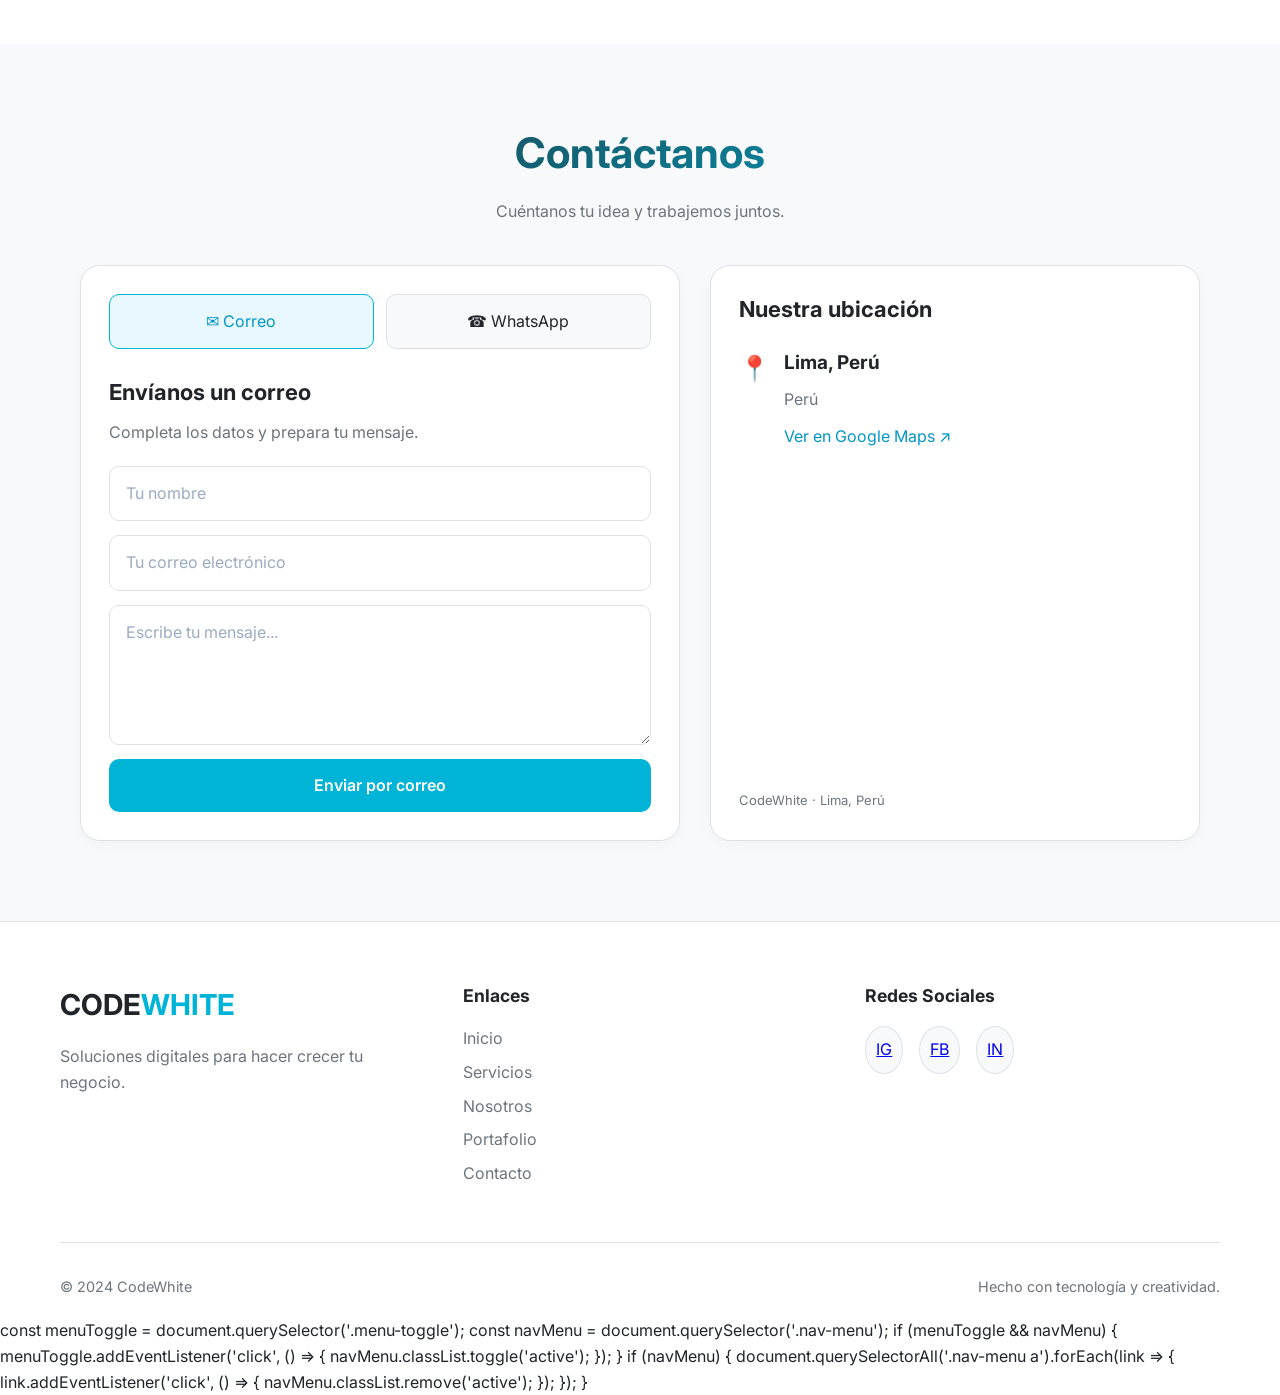
==== commit f67c102a: "arreglate pls xddd" ====
--- a/pag2.html
+++ b/pag2.html
@@ -10,6 +10,7 @@
 
 <div class="app">
 
+
 <header class="header">
     <div class="header-container">
         <a href="#home" class="logo">
@@ -23,22 +24,9 @@
             <a href="#portfolio">Portafolio</a>
             <a href="#contact">Contacto</a>
         </nav>
-
-
-<header class="header">
-    <div class="header-container">
-        <a href="#home" class="logo">
-            <span class="logo-text">CODE</span><span class="logo-highlight">WHITE</span>
-        </a>
-
-        <nav class="nav-menu">
-            <a href="#home">Inicio</a>
-            <a href="#services">Servicios</a>
-            <a href="#about">Nosotros</a>
-            <a href="#portfolio">Portafolio</a>
-            <a href="#contact">Contacto</a>
-        </nav>
+    </div>
 </header>
+
 
 <main>
 <section id="home" class="hero">
@@ -416,4 +404,21 @@
 </script>
 
 </body>
+const menuToggle = document.querySelector('.menu-toggle');
+const navMenu = document.querySelector('.nav-menu');
+
+if (menuToggle && navMenu) {
+    menuToggle.addEventListener('click', () => {
+        navMenu.classList.toggle('active');
+    });
+}
+
+if (navMenu) {
+    document.querySelectorAll('.nav-menu a').forEach(link => {
+        link.addEventListener('click', () => {
+            navMenu.classList.remove('active');
+        });
+    });
+}
+
 </html>
--- a/style2.css
+++ b/style2.css
@@ -1600,3 +1600,27 @@
     }
 }
 
+
+html,
+body {
+    width: 100%;
+    min-height: 100%;
+    overflow-x: clip;
+    overflow-y: auto;
+}
+
+.app {
+    width: 100%;
+    min-height: 100vh;
+    overflow-x: clip;
+}
+
+main {
+    display: block;
+    width: 100%;
+}
+
+.hero {
+    min-height: 100vh;
+    height: auto;
+}
